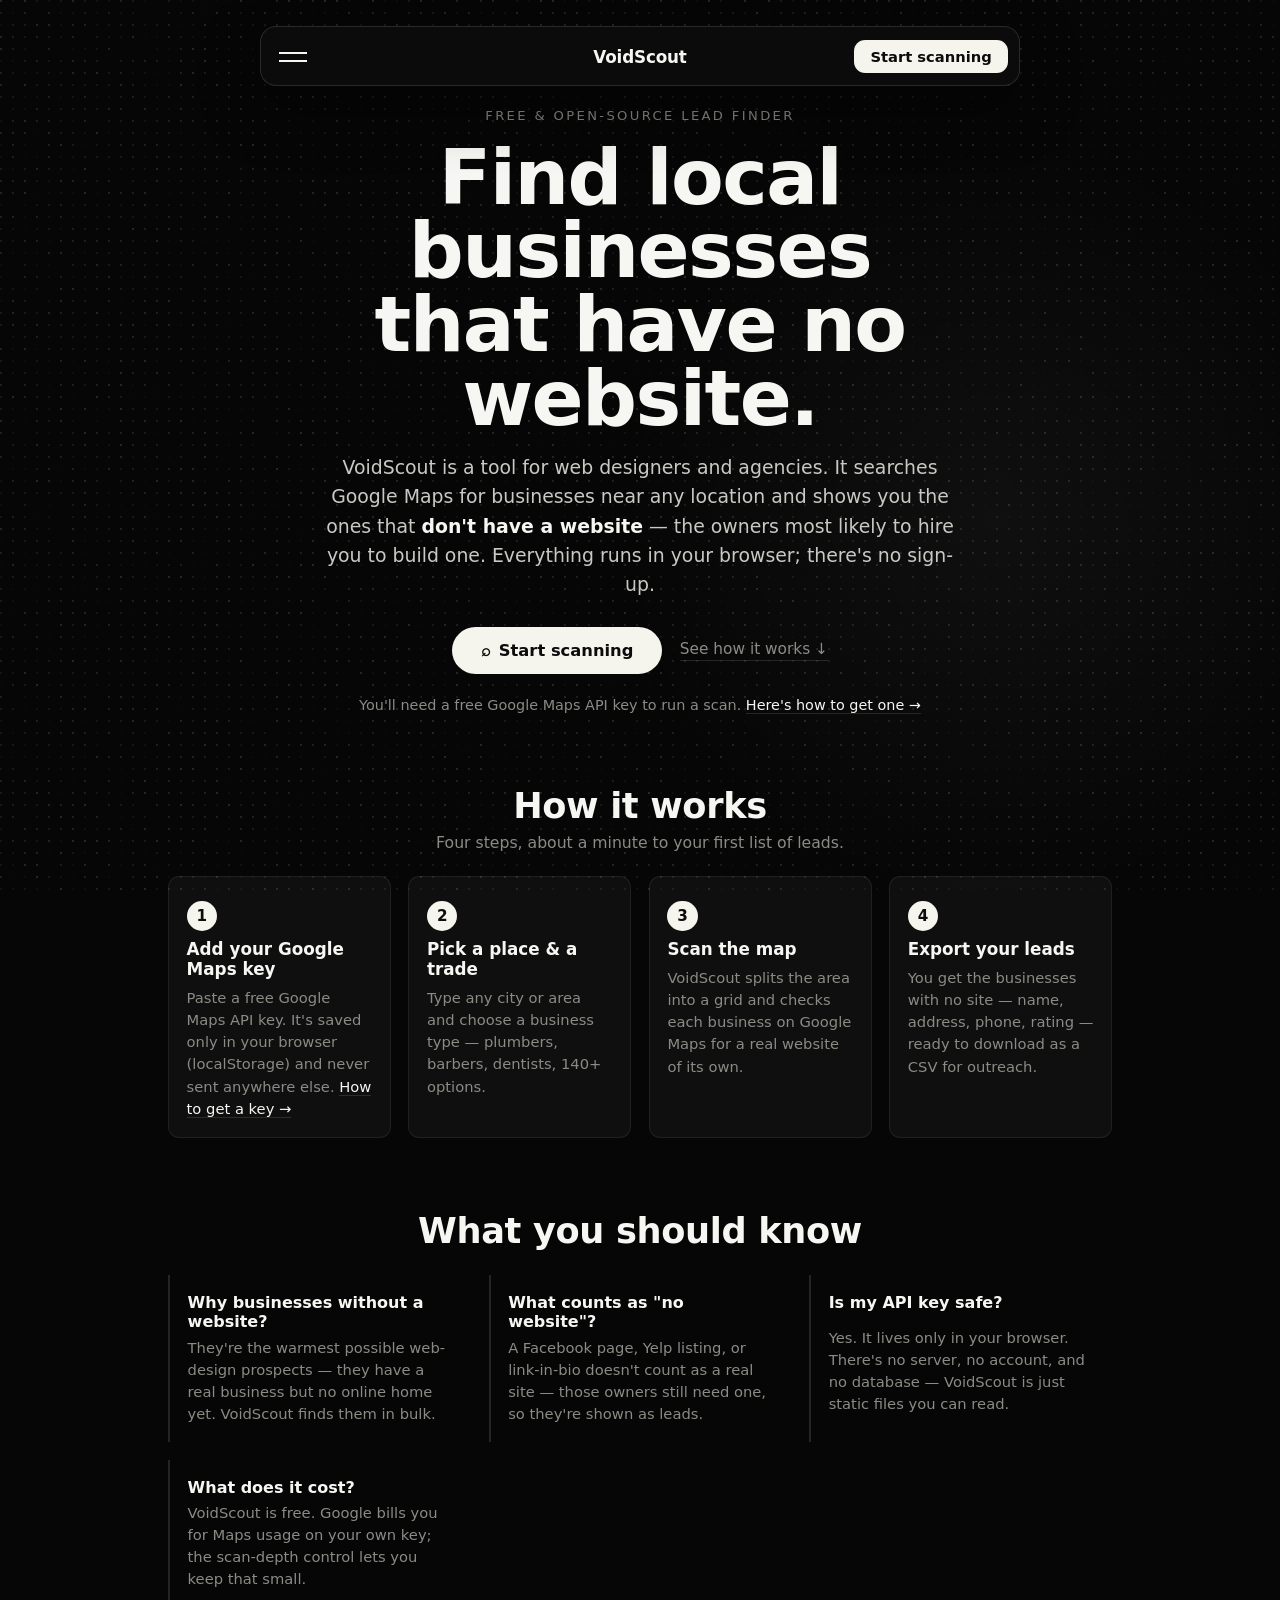
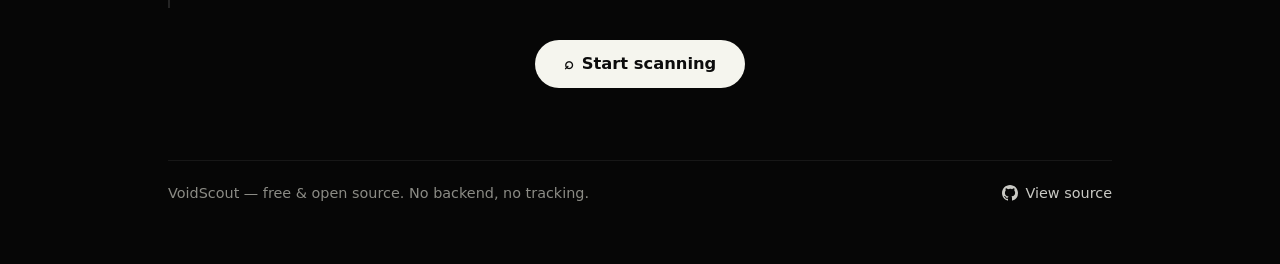
==== index.html @ b396e39e "Initial VoidScout static app" ====
<!DOCTYPE html>
<html lang="en">
  <head>
    <meta charset="UTF-8" />
    <meta name="viewport" content="width=device-width, initial-scale=1.0" />
    <title>VoidScout | Find local businesses that have no website</title>
    <link rel="stylesheet" href="styles.css" />
  </head>
  <body class="landing-page">
    <div class="flicker-layer" aria-hidden="true">
      <canvas data-flickering-grid></canvas>
    </div>

    <div data-card-nav></div>

    <main class="landing" id="top">
      <!-- HERO: say plainly what this is and who it's for -->
      <section class="landing-hero">
        <p class="landing-eyebrow">Free &amp; open-source lead finder</p>
        <h1>Find local businesses<br />that have no website.</h1>
        <p class="landing-sub">
          VoidScout is a tool for web designers and agencies. It searches Google
          Maps for businesses near any location and shows you the ones that
          <strong>don't have a website</strong> — the owners most likely to hire
          you to build one. Everything runs in your browser; there's no sign-up.
        </p>

        <div class="landing-cta">
          <a class="primary-cta" href="app.html">
            <span aria-hidden="true">⌕</span>
            Start scanning
          </a>
          <a class="ghost-cta" href="#how">See how it works ↓</a>
        </div>

        <p class="landing-note">
          You'll need a free Google Maps API key to run a scan.
          <a href="methods.html">Here's how to get one →</a>
        </p>
      </section>

      <!-- HOW IT WORKS: four concrete steps, no jargon -->
      <section class="landing-section" id="how">
        <header class="landing-section-head">
          <h2>How it works</h2>
          <p>Four steps, about a minute to your first list of leads.</p>
        </header>

        <ol class="landing-steps">
          <li>
            <span class="step-num">1</span>
            <strong>Add your Google Maps key</strong>
            <p>
              Paste a free Google Maps API key. It's saved only in your browser
              (localStorage) and never sent anywhere else.
              <a href="methods.html">How to get a key →</a>
            </p>
          </li>
          <li>
            <span class="step-num">2</span>
            <strong>Pick a place &amp; a trade</strong>
            <p>
              Type any city or area and choose a business type — plumbers,
              barbers, dentists, 140+ options.
            </p>
          </li>
          <li>
            <span class="step-num">3</span>
            <strong>Scan the map</strong>
            <p>
              VoidScout splits the area into a grid and checks each business on
              Google Maps for a real website of its own.
            </p>
          </li>
          <li>
            <span class="step-num">4</span>
            <strong>Export your leads</strong>
            <p>
              You get the businesses with no site — name, address, phone, rating
              — ready to download as a CSV for outreach.
            </p>
          </li>
        </ol>
      </section>

      <!-- WHY / WHAT COUNTS: address the obvious newcomer questions -->
      <section class="landing-section">
        <header class="landing-section-head">
          <h2>What you should know</h2>
        </header>

        <div class="landing-faq">
          <div class="faq-item">
            <strong>Why businesses without a website?</strong>
            <p>
              They're the warmest possible web-design prospects — they have a
              real business but no online home yet. VoidScout finds them in bulk.
            </p>
          </div>
          <div class="faq-item">
            <strong>What counts as "no website"?</strong>
            <p>
              A Facebook page, Yelp listing, or link-in-bio doesn't count as a
              real site — those owners still need one, so they're shown as leads.
            </p>
          </div>
          <div class="faq-item">
            <strong>Is my API key safe?</strong>
            <p>
              Yes. It lives only in your browser. There's no server, no account,
              and no database — VoidScout is just static files you can read.
            </p>
          </div>
          <div class="faq-item">
            <strong>What does it cost?</strong>
            <p>
              VoidScout is free. Google bills you for Maps usage on your own key;
              the scan-depth control lets you keep that small.
            </p>
          </div>
        </div>

        <div class="landing-final-cta">
          <a class="primary-cta" href="app.html">
            <span aria-hidden="true">⌕</span>
            Start scanning
          </a>
        </div>
      </section>

      <footer class="landing-footer">
        <span>VoidScout — free &amp; open source. No backend, no tracking.</span>
        <a class="footer-gh" href="#" aria-label="VoidScout source on GitHub (open source)">
          <svg viewBox="0 0 16 16" width="16" height="16" aria-hidden="true">
            <path
              fill="currentColor"
              d="M8 0C3.58 0 0 3.58 0 8c0 3.54 2.29 6.53 5.47 7.59.4.07.55-.17.55-.38 0-.19-.01-.82-.01-1.49-2.01.37-2.53-.49-2.69-.94-.09-.23-.48-.94-.82-1.13-.28-.15-.68-.52-.01-.53.63-.01 1.08.58 1.23.82.72 1.21 1.87.87 2.33.66.07-.52.28-.87.51-1.07-1.78-.2-3.64-.89-3.64-3.95 0-.87.31-1.59.82-2.15-.08-.2-.36-1.02.08-2.12 0 0 .67-.21 2.2.82a7.6 7.6 0 0 1 2-.27c.68 0 1.36.09 2 .27 1.53-1.04 2.2-.82 2.2-.82.44 1.1.16 1.92.08 2.12.51.56.82 1.27.82 2.15 0 3.07-1.87 3.75-3.65 3.95.29.25.54.73.54 1.48 0 1.07-.01 1.93-.01 2.2 0 .21.15.46.55.38A8.01 8.01 0 0 0 16 8c0-4.42-3.58-8-8-8z"
            />
          </svg>
          View source
        </a>
      </footer>
    </main>

    <script src="js/cardNav.js" defer></script>
    <script src="js/flickeringGrid.js" defer></script>
  </body>
</html>
---- styles.css ----
/* ===========================================================================
   VoidScout — client-side lead finder
   Single source of truth for layout, spacing and theme.
   =========================================================================== */

:root {
  /* Surfaces & ink */
  --bg: #060606;
  --panel: rgba(16, 16, 16, 0.66);
  --panel-strong: rgba(12, 12, 12, 0.96);
  --field: rgba(255, 255, 255, 0.04);
  --field-hover: rgba(255, 255, 255, 0.07);
  --line: rgba(255, 255, 255, 0.12);
  --line-soft: rgba(255, 255, 255, 0.07);

  --text: #f6f6f2;
  --soft: #c9c9c4;
  --muted: #8b8b85;
  --faint: #5f5f5a;

  --accent: #f5f5ee;
  --accent-ink: #0c0c0c;
  --gold: #ffd84a;
  --green: #3ff7a5;
  --amber: #ffb547;
  --danger: #ff6f61;

  /* Spacing scale */
  --s-1: 0.35rem;
  --s-2: 0.6rem;
  --s-3: 0.85rem;
  --s-4: 1.1rem;
  --s-5: 1.5rem;
  --s-6: 2rem;

  /* Radii */
  --r-sm: 0.5rem;
  --r-md: 0.7rem;
  --r-lg: 1rem;
  --r-pill: 999px;

  /* Controls */
  --field-h: 3.25rem;

  font-family: Inter, ui-sans-serif, system-ui, -apple-system, BlinkMacSystemFont, "Segoe UI", sans-serif;
  color-scheme: dark;
}

body.light-mode {
  --bg: #f4f2ec;
  --panel: rgba(255, 255, 255, 0.72);
  --panel-strong: rgba(255, 255, 255, 0.97);
  --field: rgba(0, 0, 0, 0.035);
  --field-hover: rgba(0, 0, 0, 0.06);
  --line: rgba(10, 10, 10, 0.14);
  --line-soft: rgba(10, 10, 10, 0.08);

  --text: #131311;
  --soft: #3c3a35;
  --muted: #67645d;
  --faint: #8d8a82;

  --accent: #111111;
  --accent-ink: #ffffff;
  color-scheme: light;
}

/* ---------------------------------------------------------------- Reset --- */

* {
  box-sizing: border-box;
}

html {
  scroll-behavior: smooth;
}

body {
  margin: 0;
  min-height: 100vh;
  overflow: hidden;
  color: var(--text);
  background:
    radial-gradient(circle at 78% 28%, rgba(255, 255, 255, 0.04), transparent 24rem),
    var(--bg);
}

body.light-mode {
  background:
    radial-gradient(circle at 78% 28%, rgba(0, 0, 0, 0.045), transparent 24rem),
    var(--bg);
}

button,
input,
select {
  font: inherit;
  color: inherit;
}

button {
  cursor: pointer;
}

a {
  color: inherit;
  text-decoration: none;
}

h1,
h2,
h3,
p {
  margin: 0;
}

input,
select {
  width: 100%;
  min-width: 0;
  border: 0;
  outline: none;
  background: transparent;
  color: var(--text);
}

input::placeholder {
  color: var(--faint);
}

/* -------------------------------------------------------- Background art --- */

.flicker-layer {
  position: fixed;
  inset: 0;
  z-index: 0;
  pointer-events: none;
  opacity: 0.4;
  mix-blend-mode: screen;
}

.flicker-layer canvas {
  display: block;
  width: 100%;
  height: 100%;
}

body.light-mode .flicker-layer {
  opacity: 0.4;
  filter: invert(1);
  mix-blend-mode: multiply;
}

.wave-field {
  display: none;
}

/* ------------------------------------------------------------- App shell --- */

.app-shell {
  position: relative;
  z-index: 1;
  display: grid;
  grid-template-columns: minmax(360px, 0.44fr) minmax(0, 0.56fr);
  gap: clamp(1.1rem, 2.6vw, 2.4rem);
  width: min(100%, 1280px);
  height: 100dvh;
  margin: 0 auto;
  padding: clamp(1.2rem, 2.6vw, 2.2rem);
  /* Reserve room for the fixed card nav so it never overlaps the panels. */
  padding-top: clamp(5.25rem, 7vw, 6rem);
}

.lead-panel,
.results-section {
  min-height: 0;
}

/* --------------------------------------------------------- Lead panel UI --- */

.lead-panel {
  display: grid;
  align-content: center;
  gap: var(--s-5);
}

.lead-panel h1 {
  max-width: 11ch;
  font-size: clamp(2.6rem, 5vw, 4.6rem);
  line-height: 0.92;
  letter-spacing: -0.01em;
}

.hero-copy {
  max-width: 42ch;
  margin-top: calc(var(--s-3) * -1 + var(--s-2));
  color: var(--muted);
  font-size: clamp(0.98rem, 1.4vw, 1.1rem);
  line-height: 1.5;
}

.lead-panel > .hero-copy {
  margin-top: calc(var(--s-4) * -1);
}

.search-panel {
  display: grid;
  gap: var(--s-4);
  width: 100%;
  padding: clamp(1rem, 2vw, 1.4rem);
  border: 1px solid var(--line);
  border-radius: var(--r-lg);
  background: var(--panel);
  backdrop-filter: blur(14px);
}

/* Labels shared by every field (first child only — the second child is the
   control itself, e.g. .location-control, which must keep its own display). */
.api-row > label,
.field > span:first-child,
.depth-label {
  display: block;
  margin-bottom: var(--s-2);
  color: var(--muted);
  font-size: 0.74rem;
  font-weight: 800;
  letter-spacing: 0.04em;
  text-transform: uppercase;
}

/* Scan depth segmented control */
.depth-options {
  display: grid;
  grid-template-columns: repeat(3, 1fr);
  gap: 0.25rem;
  padding: 0.25rem;
  border: 1px solid var(--line-soft);
  border-radius: var(--r-md);
  background: var(--field);
}

.depth-options label {
  display: flex;
  align-items: center;
  justify-content: center;
  height: 2.5rem;
  border-radius: calc(var(--r-md) - 0.25rem);
  color: var(--muted);
  font-size: 0.82rem;
  font-weight: 800;
  cursor: pointer;
  transition: background 140ms ease, color 140ms ease, box-shadow 140ms ease;
}

.depth-options input {
  position: absolute;
  width: 1px;
  height: 1px;
  opacity: 0;
  pointer-events: none;
}

.depth-options label:hover {
  color: var(--text);
}

.depth-options label:has(input:checked) {
  background: var(--field-hover);
  color: var(--text);
  box-shadow: inset 0 0 0 1px var(--line);
}

.depth-options label:has(input:focus-visible) {
  box-shadow: inset 0 0 0 2px var(--soft);
}

.microcopy {
  margin-top: var(--s-2);
  color: var(--faint);
  font-size: 0.76rem;
}

/* Shared control surface */
.api-input-wrap,
.location-control,
.field input,
.business-trigger {
  border: 1px solid var(--line-soft);
  border-radius: var(--r-md);
  background: var(--field);
  transition: border-color 160ms ease, background 160ms ease;
}

.api-input-wrap:focus-within,
.location-control:focus-within,
.field input:focus,
.business-trigger:focus-visible {
  border-color: var(--line);
  background: var(--field-hover);
}

/* API key row */
.api-input-wrap {
  display: flex;
  align-items: stretch;
  min-height: var(--field-h);
  overflow: hidden;
}

.api-input-wrap input,
.location-control input {
  padding: 0 var(--s-4);
}

/* Scan row: location + business type + button */
.scan-row {
  display: grid;
  grid-template-columns: 1fr;
  gap: var(--s-3);
}

.field {
  display: block;
  min-width: 0;
}

.field input,
.business-trigger {
  height: var(--field-h);
}

.field input {
  padding: 0 var(--s-4);
}

/* Location control */
.location-control {
  position: relative;
  display: flex;
  align-items: stretch;
  min-width: 0;
  height: var(--field-h);
  overflow: visible;
}

.location-control input {
  border: 0;
  border-radius: 0;
  background: transparent;
}

.mini-button {
  flex: 0 0 auto;
  min-width: 4.6rem;
  padding: 0 var(--s-3);
  border: 0;
  border-left: 1px solid var(--line-soft);
  background: var(--field-hover);
  color: var(--soft);
  font-size: 0.82rem;
  font-weight: 800;
}

.ghost-button {
  flex: 0 0 auto;
  padding: 0 var(--s-4);
  border: 0;
  border-left: 1px solid var(--line-soft);
  background: var(--field-hover);
  color: var(--soft);
  font-weight: 800;
}

.mini-button:hover,
.ghost-button:hover {
  background: var(--line);
  color: var(--text);
}

/* Location suggestions dropdown */
.location-suggestions {
  position: absolute;
  left: 0;
  right: 0;
  top: calc(100% + var(--s-2));
  z-index: 35;
  max-height: 17rem;
  border: 1px solid var(--line);
  border-radius: var(--r-md);
  background: var(--panel-strong);
  box-shadow: 0 22px 60px rgba(0, 0, 0, 0.55);
  overflow: auto;
}

.location-suggestion {
  display: grid;
  gap: 0.12rem;
  width: 100%;
  padding: var(--s-3);
  border: 0;
  border-bottom: 1px solid var(--line-soft);
  background: transparent;
  text-align: left;
}

.location-suggestion:last-child {
  border-bottom: 0;
}

.location-suggestion:hover,
.location-suggestion:focus-visible {
  background: var(--field-hover);
  outline: none;
}

.location-suggestion strong {
  font-size: 0.92rem;
  font-weight: 700;
}

.location-suggestion small {
  color: var(--muted);
  font-size: 0.76rem;
}

.location-suggestion-empty {
  padding: var(--s-3);
  color: var(--muted);
  font-size: 0.84rem;
}

/* Business type picker */
.business-picker {
  position: relative;
  min-width: 0;
}

.native-select {
  position: absolute;
  width: 1px;
  height: 1px;
  opacity: 0;
  pointer-events: none;
}

.business-trigger {
  display: flex;
  align-items: center;
  justify-content: space-between;
  gap: var(--s-3);
  width: 100%;
  padding: 0 var(--s-4);
  text-align: left;
}

.business-trigger > span:first-child {
  min-width: 0;
  overflow: hidden;
  text-overflow: ellipsis;
  white-space: nowrap;
}

.business-trigger[aria-expanded="true"] {
  border-color: var(--line);
  background: var(--field-hover);
}

/* Business type picker — full centered modal (avoids any panel clipping). */
.business-modal {
  position: fixed;
  inset: 0;
  z-index: 100;
  display: grid;
  place-items: center;
  padding: var(--s-4);
}

.business-modal[hidden] {
  display: none;
}

.business-modal-backdrop {
  position: absolute;
  inset: 0;
  background: rgba(0, 0, 0, 0.62);
  backdrop-filter: blur(4px);
  animation: fade-in 160ms ease;
}

body.light-mode .business-modal-backdrop {
  background: rgba(20, 18, 14, 0.34);
}

.business-modal-panel {
  position: relative;
  z-index: 1;
  display: grid;
  grid-template-rows: auto minmax(0, 1fr);
  width: min(640px, 100%);
  max-height: min(640px, 86vh);
  border: 1px solid var(--line);
  border-radius: var(--r-lg);
  background: var(--panel-strong);
  box-shadow: 0 40px 120px rgba(0, 0, 0, 0.6);
  overflow: hidden;
  animation: modal-in 200ms ease;
}

@keyframes fade-in {
  from { opacity: 0; }
  to { opacity: 1; }
}

@keyframes modal-in {
  from {
    opacity: 0;
    transform: translateY(10px) scale(0.985);
  }
  to {
    opacity: 1;
    transform: none;
  }
}

.business-modal-head {
  display: grid;
  gap: var(--s-3);
  padding: var(--s-4);
  border-bottom: 1px solid var(--line-soft);
}

.business-modal-title {
  display: flex;
  align-items: center;
  justify-content: space-between;
  gap: var(--s-3);
}

.business-modal-title strong {
  font-size: 1.05rem;
  font-weight: 800;
}

.modal-close {
  display: flex;
  align-items: center;
  justify-content: center;
  width: 2.2rem;
  height: 2.2rem;
  border: 1px solid var(--line-soft);
  border-radius: var(--r-sm);
  background: var(--field);
  color: var(--soft);
  font-size: 0.95rem;
  transition: background 140ms ease, color 140ms ease;
}

.modal-close:hover {
  background: var(--field-hover);
  color: var(--text);
}

.business-search-row {
  display: grid;
  grid-template-columns: minmax(0, 1fr) auto;
  gap: var(--s-2);
}

.business-search-row input {
  height: 2.9rem;
  padding: 0 var(--s-3);
  border: 1px solid var(--line-soft);
  border-radius: var(--r-sm);
  background: var(--field);
}

.business-search-row input:focus {
  border-color: var(--line);
}

.business-options {
  display: grid;
  grid-template-columns: repeat(2, minmax(0, 1fr));
  gap: var(--s-4);
  padding: var(--s-4);
  overflow: auto;
}

.business-group {
  min-width: 0;
}

.business-group-title {
  margin-bottom: var(--s-2);
  color: var(--muted);
  font-size: 0.7rem;
  font-weight: 900;
  letter-spacing: 0.05em;
  text-transform: uppercase;
}

.business-group-options {
  display: grid;
  gap: var(--s-1);
}

.business-option {
  min-height: 2.2rem;
  padding: 0.45rem 0.6rem;
  border: 1px solid transparent;
  border-radius: var(--r-sm);
  background: var(--field);
  color: var(--soft);
  text-align: left;
  line-height: 1.2;
  transition: background 140ms ease, border-color 140ms ease, color 140ms ease;
}

.business-option:hover,
.business-option:focus-visible {
  border-color: var(--line);
  background: var(--field-hover);
  color: var(--text);
  outline: none;
}

.business-option.is-selected {
  border-color: rgba(63, 247, 165, 0.45);
  background: rgba(63, 247, 165, 0.12);
  color: var(--text);
}

.business-empty {
  grid-column: 1 / -1;
  padding: 2.2rem 1rem;
  color: var(--muted);
  text-align: center;
}

/* Scan button */
.scan-button {
  display: inline-flex;
  align-items: center;
  justify-content: center;
  gap: var(--s-2);
  width: 100%;
  height: var(--field-h);
  margin-top: var(--s-1);
  border: 0;
  border-radius: var(--r-md);
  background: var(--accent);
  color: var(--accent-ink);
  font-weight: 850;
  letter-spacing: 0.01em;
  transition: transform 160ms ease, opacity 160ms ease;
}

.scan-button:hover:not(:disabled) {
  transform: translateY(-1px);
}

.scan-button:disabled,
.export-button:disabled {
  cursor: not-allowed;
  opacity: 0.45;
}

/* Panel footer / key status */
.panel-footer {
  display: flex;
  align-items: center;
  gap: var(--s-2);
  color: var(--muted);
  font-size: 0.78rem;
}

.status-dot {
  width: 0.5rem;
  height: 0.5rem;
  border-radius: 50%;
  background: var(--gold);
  box-shadow: 0 0 12px rgba(255, 216, 74, 0.65);
}

.status-dot.ready {
  background: var(--green);
  box-shadow: 0 0 12px rgba(63, 247, 165, 0.6);
}

/* --------------------------------------------------------- Results panel --- */

.results-section {
  position: relative;
  display: grid;
  grid-template-rows: auto auto minmax(0, 1fr) auto auto;
  gap: var(--s-3);
  padding: clamp(1rem, 2vw, 1.4rem);
  border: 1px solid var(--line);
  border-radius: var(--r-lg);
  background: var(--panel);
  backdrop-filter: blur(14px);
  overflow: hidden;
}

/* Staged scan loader — full-panel overlay shown while a scan runs. */
.scan-loader {
  position: absolute;
  inset: 0;
  z-index: 5;
  display: grid;
  align-content: center;
  justify-items: center;
  gap: var(--s-5);
  padding: clamp(1.4rem, 4vw, 2.6rem);
  border-radius: inherit;
  background: rgba(8, 8, 8, 0.84);
  backdrop-filter: blur(10px);
  text-align: center;
}

body.light-mode .scan-loader {
  background: rgba(244, 242, 236, 0.9);
}

.scan-loader[hidden] {
  display: none;
}

.loader-spinner {
  width: 3rem;
  height: 3rem;
  border: 3px solid var(--line);
  border-top-color: var(--green);
  border-radius: 50%;
  animation: spin 0.9s linear infinite;
}

@keyframes spin {
  to {
    transform: rotate(360deg);
  }
}

.loader-stage {
  min-height: 1.4em;
  color: var(--text);
  font-size: clamp(1rem, 2.4vw, 1.15rem);
  font-weight: 750;
}

.loader-steps {
  display: grid;
  gap: var(--s-2);
  margin: 0;
  padding: 0;
  list-style: none;
  text-align: left;
}

.loader-steps li {
  display: grid;
  grid-template-columns: 1.1rem 1fr;
  gap: var(--s-2);
  align-items: center;
  color: var(--faint);
  font-size: 0.86rem;
  transition: color 240ms ease;
}

.loader-steps li::before {
  content: "○";
  line-height: 1;
}

.loader-steps li.is-active {
  color: var(--text);
}

.loader-steps li.is-active::before {
  content: "◐";
  color: var(--green);
}

.loader-steps li.is-done {
  color: var(--soft);
}

.loader-steps li.is-done::before {
  content: "●";
  color: var(--green);
}

.loader-track {
  width: min(280px, 78%);
  height: 4px;
  border-radius: var(--r-pill);
  background: var(--line-soft);
  overflow: hidden;
}

.loader-bar {
  width: 0;
  height: 100%;
  border-radius: inherit;
  background: var(--green);
}

.section-heading {
  display: flex;
  align-items: baseline;
  justify-content: space-between;
  gap: var(--s-4);
}

.section-heading h2 {
  font-size: clamp(1.6rem, 2.6vw, 2.4rem);
  line-height: 1;
  letter-spacing: -0.01em;
}

.lead-tally {
  display: block;
  margin-top: 0.3rem;
  color: var(--muted);
  font-size: 0.78rem;
  font-weight: 600;
}

.export-button {
  flex: 0 0 auto;
  min-height: 2.8rem;
  padding: 0 var(--s-4);
  border: 1px solid var(--line);
  border-radius: var(--r-sm);
  background: var(--field);
  color: var(--text);
  font-weight: 800;
  transition: background 160ms ease, border-color 160ms ease;
}

.export-button:hover:not(:disabled) {
  background: var(--field-hover);
  border-color: var(--soft);
}

.notice {
  padding: var(--s-3) var(--s-4);
  border: 1px solid rgba(255, 216, 74, 0.25);
  border-radius: var(--r-sm);
  background: rgba(255, 216, 74, 0.08);
  color: #f2dd83;
  font-size: 0.88rem;
  line-height: 1.4;
}

.notice.error {
  border-color: rgba(255, 111, 97, 0.35);
  background: rgba(255, 111, 97, 0.08);
  color: #ffb1a9;
}

/* Results grid + cards */
.results-grid {
  display: grid;
  grid-template-columns: repeat(2, minmax(0, 1fr));
  align-content: start;
  gap: var(--s-3);
  overflow: auto;
}

.result-card {
  display: grid;
  grid-template-rows: auto auto 1fr auto;
  gap: var(--s-2);
  padding: var(--s-4);
  border: 1px solid var(--line);
  border-radius: var(--r-md);
  background: rgba(255, 255, 255, 0.025);
  animation: card-in 360ms ease both;
}

body.light-mode .result-card {
  background: rgba(255, 255, 255, 0.55);
}

@keyframes card-in {
  from {
    opacity: 0;
    transform: translateY(10px);
  }
  to {
    opacity: 1;
    transform: translateY(0);
  }
}

.result-head {
  display: flex;
  align-items: flex-start;
  justify-content: space-between;
  gap: var(--s-2);
}

.result-name {
  font-size: 1.05rem;
  line-height: 1.2;
  font-weight: 700;
}

.badge {
  flex: 0 0 auto;
  padding: 0.26rem 0.5rem;
  border: 1px solid rgba(63, 247, 165, 0.4);
  border-radius: var(--r-pill);
  background: rgba(63, 247, 165, 0.1);
  color: #aafbd3;
  font-size: 0.64rem;
  font-weight: 900;
  letter-spacing: 0.03em;
  text-transform: uppercase;
  white-space: nowrap;
}

.badge.is-weak {
  border-color: rgba(255, 181, 71, 0.4);
  background: rgba(255, 181, 71, 0.1);
  color: #ffd49a;
}

.result-rating {
  color: var(--soft);
  font-size: 0.82rem;
  font-weight: 600;
}

.result-rating .stars {
  color: var(--gold);
}

.result-meta {
  display: grid;
  gap: 0.4rem;
  align-content: start;
  margin: 0;
  color: var(--soft);
  font-size: 0.86rem;
  line-height: 1.35;
}

.meta-row {
  display: grid;
  grid-template-columns: 3.6rem minmax(0, 1fr);
  gap: var(--s-2);
}

.meta-row dt {
  color: var(--muted);
  font-size: 0.74rem;
  font-weight: 800;
  letter-spacing: 0.02em;
  text-transform: uppercase;
}

.meta-row dd {
  margin: 0;
  word-break: break-word;
}

.meta-row a {
  color: var(--soft);
  text-decoration: underline;
  text-underline-offset: 0.18rem;
}

.result-foot {
  display: flex;
  align-items: center;
  justify-content: space-between;
  gap: var(--s-2);
  margin-top: var(--s-1);
}

.maps-link {
  color: var(--text);
  font-size: 0.8rem;
  font-weight: 800;
  text-decoration: underline;
  text-underline-offset: 0.18rem;
}

.status-flag {
  color: var(--amber);
  font-size: 0.72rem;
  font-weight: 800;
  text-transform: uppercase;
}

/* Empty state */
.empty-state {
  grid-column: 1 / -1;
  align-self: stretch;
  display: grid;
  align-content: center;
  justify-items: center;
  min-height: 100%;
  padding: 2.4rem 1.2rem;
  border: 1px dashed var(--line);
  border-radius: var(--r-md);
  text-align: center;
}

.empty-state span {
  margin-bottom: var(--s-3);
  color: var(--muted);
  font-size: 2.4rem;
}

.empty-state h3 {
  margin-bottom: var(--s-1);
  font-size: 1.2rem;
}

.empty-state p {
  max-width: 34ch;
  color: var(--muted);
}

/* Pager */
.results-pager {
  display: flex;
  align-items: center;
  justify-content: space-between;
  gap: var(--s-3);
  color: var(--muted);
  font-size: 0.82rem;
}

.results-pager > div {
  display: flex;
  gap: var(--s-2);
}

.results-pager .export-button {
  min-height: 2.3rem;
  padding: 0 var(--s-3);
}

/* Attributions */
.attribution-list {
  color: var(--faint);
  font-size: 0.72rem;
  line-height: 1.5;
}

.attribution-list a {
  color: var(--muted);
  text-decoration: underline;
  text-underline-offset: 0.18rem;
}

/* Reveal animation */
.reveal {
  opacity: 0;
  transform: translateY(18px);
  transition: opacity 600ms ease, transform 600ms ease;
}

/* Settles to `none` (not translateY(0)) so it stops being a containing block
   for descendant position:fixed elements like the business-type modal. */
.reveal.is-visible {
  opacity: 1;
  transform: none;
}

/* --------------------------------------------------------- Responsive ----- */

@media (max-width: 900px) {
  body {
    overflow: auto;
  }

  .app-shell {
    grid-template-columns: 1fr;
    grid-template-rows: auto minmax(0, 1fr);
    height: auto;
    min-height: 100dvh;
    gap: var(--s-4);
  }

  .lead-panel {
    align-content: start;
  }

  .lead-panel h1 {
    max-width: none;
    font-size: clamp(2.2rem, 9vw, 3.6rem);
  }

  .results-section {
    min-height: 70vh;
  }
}

@media (max-width: 560px) {
  .results-grid,
  .business-options,
  .business-group-options {
    grid-template-columns: 1fr;
  }

  .api-input-wrap {
    flex-direction: column;
  }

  .api-input-wrap input {
    min-height: 3rem;
  }

  .ghost-button {
    min-height: 2.7rem;
    border-left: 0;
    border-top: 1px solid var(--line-soft);
  }

  .section-heading {
    flex-direction: column;
    align-items: stretch;
  }
}

/* --------------------------------------------------------------- Landing ---
   Onboarding page in front of the tool (app.html). Assumes the visitor has
   never seen VoidScout: hero → how it works → FAQ → footer. Theme tokens only,
   so light-mode adapts automatically. */

.landing-page {
  overflow: auto;
}

.landing {
  position: relative;
  z-index: 1;
  display: grid;
  gap: clamp(3rem, 8vh, 5.5rem);
  width: min(100%, 1040px);
  margin: 0 auto;
  padding: clamp(6rem, 12vh, 8rem) clamp(1.4rem, 5vw, 3rem) clamp(3rem, 7vh, 4.5rem);
}

/* Hero */

.landing-hero {
  display: grid;
  justify-items: center;
  gap: var(--s-4);
  justify-self: center;
  max-width: 760px;
  text-align: center;
}

.landing-eyebrow {
  font-size: 0.82rem;
  letter-spacing: 0.18em;
  text-transform: uppercase;
  color: var(--muted);
}

.landing-hero h1 {
  font-size: clamp(2.6rem, 6.4vw, 4.8rem);
  line-height: 0.96;
  letter-spacing: -0.02em;
}

.landing-sub {
  max-width: 54ch;
  color: var(--soft);
  font-size: clamp(1rem, 1.5vw, 1.18rem);
  line-height: 1.55;
}

.landing-sub strong {
  color: var(--text);
  font-weight: 600;
}

.landing-cta {
  display: flex;
  flex-wrap: wrap;
  align-items: center;
  justify-content: center;
  gap: var(--s-4);
  margin-top: var(--s-2);
}

.primary-cta {
  display: inline-flex;
  align-items: center;
  gap: 0.5rem;
  padding: 0.9rem 1.8rem;
  border-radius: var(--r-pill);
  background: var(--accent);
  color: var(--accent-ink);
  font-weight: 600;
  font-size: 1.02rem;
  transition: transform 0.2s ease, opacity 0.2s ease;
}

.primary-cta:hover {
  transform: translateY(-1px);
  opacity: 0.92;
}

.ghost-cta {
  color: var(--muted);
  font-size: 0.96rem;
  border-bottom: 1px solid var(--line);
  padding-bottom: 2px;
  transition: color 0.2s ease, border-color 0.2s ease;
}

.ghost-cta:hover {
  color: var(--text);
  border-color: var(--soft);
}

.landing-note {
  margin-top: var(--s-1);
  color: var(--muted);
  font-size: 0.9rem;
}

.landing-note a,
.landing-steps a,
.landing-faq a {
  color: var(--text);
  border-bottom: 1px solid var(--line);
  transition: border-color 0.2s ease;
}

.landing-note a:hover,
.landing-steps a:hover,
.landing-faq a:hover {
  border-color: var(--soft);
}

/* Section scaffolding */

.landing-section-head {
  display: grid;
  gap: 0.4rem;
  margin-bottom: var(--s-5);
  text-align: center;
}

.landing-section-head h2 {
  font-size: clamp(1.6rem, 3vw, 2.2rem);
  letter-spacing: -0.01em;
}

.landing-section-head p {
  color: var(--muted);
  font-size: 0.98rem;
}

/* How it works */

.landing-steps {
  list-style: none;
  margin: 0;
  padding: 0;
  display: grid;
  grid-template-columns: repeat(auto-fit, minmax(210px, 1fr));
  gap: var(--s-4);
}

.landing-steps li {
  position: relative;
  display: grid;
  gap: 0.5rem;
  align-content: start;
  padding: var(--s-5) var(--s-4) var(--s-4);
  border: 1px solid var(--line-soft);
  border-radius: var(--r-md);
  background: var(--field);
}

.landing-steps strong {
  color: var(--text);
  font-weight: 600;
  font-size: 1.05rem;
}

.landing-steps p {
  color: var(--muted);
  font-size: 0.92rem;
  line-height: 1.5;
}

.step-num {
  display: inline-grid;
  place-items: center;
  width: 1.9rem;
  height: 1.9rem;
  border-radius: var(--r-pill);
  background: var(--accent);
  color: var(--accent-ink);
  font-weight: 700;
  font-size: 0.95rem;
}

/* FAQ */

.landing-faq {
  display: grid;
  grid-template-columns: repeat(auto-fit, minmax(260px, 1fr));
  gap: var(--s-4);
}

.faq-item {
  display: grid;
  gap: 0.35rem;
  padding: var(--s-4);
  border-left: 2px solid var(--line);
}

.faq-item strong {
  color: var(--text);
  font-weight: 600;
  font-size: 1rem;
}

.faq-item p {
  color: var(--muted);
  font-size: 0.92rem;
  line-height: 1.5;
}

.landing-final-cta {
  display: flex;
  justify-content: center;
  margin-top: var(--s-6);
}

/* Footer */

.landing-footer {
  display: flex;
  flex-wrap: wrap;
  align-items: center;
  justify-content: space-between;
  gap: var(--s-3);
  padding-top: var(--s-5);
  border-top: 1px solid var(--line-soft);
  color: var(--muted);
  font-size: 0.9rem;
}

.footer-gh {
  display: inline-flex;
  align-items: center;
  gap: 0.45rem;
  color: var(--soft);
  transition: color 0.2s ease;
}

.footer-gh:hover {
  color: var(--text);
}

/* --------------------------------------------------------------- Methods --- */

.methods-page {
  width: min(100%, 1080px);
}

.methods-hero {
  display: grid;
  justify-items: center;
  gap: var(--s-4);
  justify-self: center;
  max-width: 780px;
  text-align: center;
}

.methods-hero h1 {
  max-width: 13ch;
  font-size: clamp(2.45rem, 5.8vw, 4.5rem);
  line-height: 0.98;
  letter-spacing: -0.02em;
}

.methods-section {
  scroll-margin-top: 7rem;
}

.methods-list {
  list-style: none;
  display: grid;
  gap: var(--s-3);
  margin: 0;
  padding: 0;
}

.methods-list li {
  display: grid;
  grid-template-columns: auto minmax(0, 1fr);
  gap: var(--s-4);
  align-items: start;
  padding: var(--s-4);
  border: 1px solid var(--line-soft);
  border-radius: var(--r-md);
  background: var(--field);
}

.methods-list strong,
.method-note strong,
.methods-callout strong {
  display: block;
  margin-bottom: 0.35rem;
  color: var(--text);
  font-weight: 600;
}

.methods-list p,
.method-note p,
.methods-callout p {
  color: var(--muted);
  font-size: 0.94rem;
  line-height: 1.55;
}

.method-substeps {
  display: flex;
  flex-wrap: wrap;
  align-items: center;
  gap: 0.45rem;
  margin-top: var(--s-3);
}

.method-substeps span {
  color: var(--faint);
  font-size: 0.82rem;
  font-weight: 600;
  text-transform: uppercase;
}

.method-substeps a {
  display: inline-flex;
  align-items: center;
  min-height: 2rem;
  padding: 0.35rem 0.65rem;
  border: 1px solid var(--line-soft);
  border-radius: var(--r-pill);
  color: var(--soft);
  font-size: 0.86rem;
  line-height: 1.2;
  transition: border-color 0.2s ease, color 0.2s ease, background 0.2s ease;
}

.method-substeps a:hover {
  border-color: var(--line);
  color: var(--text);
  background: var(--field-hover);
}

.methods-callout {
  display: grid;
  gap: var(--s-3);
  margin-top: var(--s-4);
  padding: var(--s-5);
  border: 1px solid var(--line);
  border-radius: var(--r-md);
  background: var(--panel);
  backdrop-filter: blur(14px);
}

.methods-links {
  display: flex;
  flex-wrap: wrap;
  gap: 0.55rem;
}

.methods-links a {
  display: inline-flex;
  align-items: center;
  min-height: 2.35rem;
  padding: 0.45rem 0.8rem;
  border: 1px solid var(--line);
  border-radius: var(--r-pill);
  color: var(--soft);
  font-size: 0.9rem;
  transition: border-color 0.2s ease, color 0.2s ease, background 0.2s ease;
}

.methods-links a:hover {
  border-color: var(--soft);
  color: var(--text);
  background: var(--field-hover);
}

.depth-table {
  display: grid;
  overflow: hidden;
  border: 1px solid var(--line-soft);
  border-radius: var(--r-md);
  background: var(--field);
}

.depth-table > div {
  display: grid;
  grid-template-columns: 1fr 0.85fr 1fr 1.7fr;
  gap: var(--s-3);
  align-items: center;
  padding: var(--s-3) var(--s-4);
  border-top: 1px solid var(--line-soft);
  color: var(--muted);
  font-size: 0.92rem;
  line-height: 1.45;
}

.depth-table > div:first-child {
  border-top: 0;
}

.depth-table strong {
  color: var(--text);
  font-weight: 600;
}

.depth-row-head {
  background: rgba(255, 255, 255, 0.04);
  color: var(--soft);
  font-size: 0.78rem;
  font-weight: 600;
  letter-spacing: 0.12em;
  text-transform: uppercase;
}

body.light-mode .depth-row-head {
  background: rgba(0, 0, 0, 0.035);
}

.methods-grid {
  display: grid;
  grid-template-columns: repeat(auto-fit, minmax(230px, 1fr));
  gap: var(--s-4);
  margin-top: var(--s-4);
}

.method-note {
  padding: var(--s-4);
  border-left: 2px solid var(--line);
}

@media (max-width: 720px) {
  .methods-list li {
    grid-template-columns: 1fr;
  }

  .method-substeps {
    align-items: stretch;
  }

  .method-substeps span {
    flex-basis: 100%;
  }

  .depth-table {
    gap: 0;
    border: 0;
    background: transparent;
  }

  .depth-table > div,
  .depth-table > div:first-child {
    grid-template-columns: 1fr;
    gap: 0.25rem;
    margin-bottom: var(--s-3);
    padding: var(--s-4);
    border: 1px solid var(--line-soft);
    border-radius: var(--r-md);
    background: var(--field);
  }

  .depth-row-head {
    display: none !important;
  }
}

/* --------------------------------------------------------------- Card nav ---
   Vanilla port of React Bits' CardNav. GSAP is replaced by CSS height +
   staggered card transitions (driven by the .open class from js/cardNav.js).
   Colors use the theme tokens so light-mode is handled automatically. */

.card-nav-container {
  position: fixed;
  top: clamp(0.8rem, 2vw, 1.6rem);
  left: 50%;
  transform: translateX(-50%);
  width: min(90%, 760px);
  z-index: 90;
}

.card-nav {
  display: block;
  height: 60px;
  border: 1px solid var(--line);
  border-radius: var(--r-lg);
  background: var(--panel-strong);
  backdrop-filter: blur(14px);
  box-shadow: 0 22px 60px rgba(0, 0, 0, 0.45);
  position: relative;
  overflow: hidden;
  will-change: height;
  transition: height 0.4s cubic-bezier(0.16, 1, 0.3, 1);
}

.card-nav-top {
  position: absolute;
  inset: 0 0 auto 0;
  height: 60px;
  display: flex;
  align-items: center;
  justify-content: space-between;
  padding: 0.5rem 0.5rem 0.5rem 1.1rem;
  z-index: 2;
}

.hamburger-menu {
  height: 100%;
  display: flex;
  flex-direction: column;
  align-items: center;
  justify-content: center;
  gap: 6px;
  cursor: pointer;
  color: var(--text);
  background: none;
  border: none;
  border-radius: var(--r-sm);
}

.hamburger-menu:focus-visible {
  outline: 2px solid var(--accent);
  outline-offset: 2px;
}

.hamburger-menu:hover .hamburger-line {
  opacity: 0.7;
}

.hamburger-line {
  width: 28px;
  height: 2px;
  background-color: currentColor;
  transform-origin: 50% 50%;
  transition: transform 0.25s ease, opacity 0.2s ease;
}

.hamburger-menu.open .hamburger-line:first-child {
  transform: translateY(4px) rotate(45deg);
}

.hamburger-menu.open .hamburger-line:last-child {
  transform: translateY(-4px) rotate(-45deg);
}

.logo-container {
  position: absolute;
  left: 50%;
  top: 50%;
  transform: translate(-50%, -50%);
  display: flex;
  align-items: center;
}

.card-nav-logo {
  font-weight: 600;
  letter-spacing: -0.01em;
  font-size: 1.05rem;
  color: var(--text);
}

.card-nav-cta-button {
  display: inline-flex;
  align-items: center;
  height: calc(100% - 0.7rem);
  margin-right: 0.2rem;
  padding: 0 1rem;
  border-radius: var(--r-md);
  background: var(--accent);
  color: var(--accent-ink);
  font-weight: 600;
  font-size: 0.92rem;
  text-decoration: none;
  transition: opacity 0.25s ease;
}

.card-nav-cta-button:hover {
  opacity: 0.88;
}

.card-nav-content {
  position: absolute;
  inset: 60px 0 0 0;
  display: flex;
  align-items: stretch;
  gap: 12px;
  padding: 0.55rem;
  visibility: hidden;
  pointer-events: none;
  z-index: 1;
}

.card-nav.open .card-nav-content {
  visibility: visible;
  pointer-events: auto;
}

.nav-card {
  flex: 1 1 0;
  min-width: 0;
  display: flex;
  flex-direction: column;
  gap: 8px;
  padding: 12px 16px;
  border: 1px solid var(--line-soft);
  border-radius: var(--r-md);
  background: var(--field);
  color: var(--text);
  user-select: none;
  opacity: 0;
  transform: translateY(50px);
  transition: opacity 0.4s ease, transform 0.4s cubic-bezier(0.16, 1, 0.3, 1);
}

.card-nav.open .nav-card {
  opacity: 1;
  transform: none;
}

.card-nav.open .nav-card:nth-child(1) {
  transition-delay: 0.06s;
}

.card-nav.open .nav-card:nth-child(2) {
  transition-delay: 0.14s;
}

.card-nav.open .nav-card:nth-child(3) {
  transition-delay: 0.22s;
}

.nav-card-label {
  font-weight: 500;
  font-size: 1.25rem;
  letter-spacing: -0.01em;
}

.nav-card-links {
  margin-top: auto;
  display: flex;
  flex-direction: column;
  gap: 4px;
}

.nav-card-link {
  display: inline-flex;
  align-items: center;
  gap: 6px;
  font-size: 0.92rem;
  color: var(--soft);
  text-decoration: none;
  transition: color 0.2s ease, opacity 0.2s ease;
}

.nav-card-link:hover {
  color: var(--text);
}

.nav-card-link-icon {
  flex: none;
}

@media (max-width: 768px) {
  .card-nav-cta-button {
    display: none;
  }

  .card-nav-content {
    flex-direction: column;
    align-items: stretch;
    justify-content: flex-start;
  }

  .nav-card {
    flex: 0 0 auto;
  }
}

@media (prefers-reduced-motion: reduce) {
  *,
  *::before,
  *::after {
    scroll-behavior: auto !important;
    animation-duration: 0.01ms !important;
    animation-iteration-count: 1 !important;
    transition-duration: 0.01ms !important;
  }
}
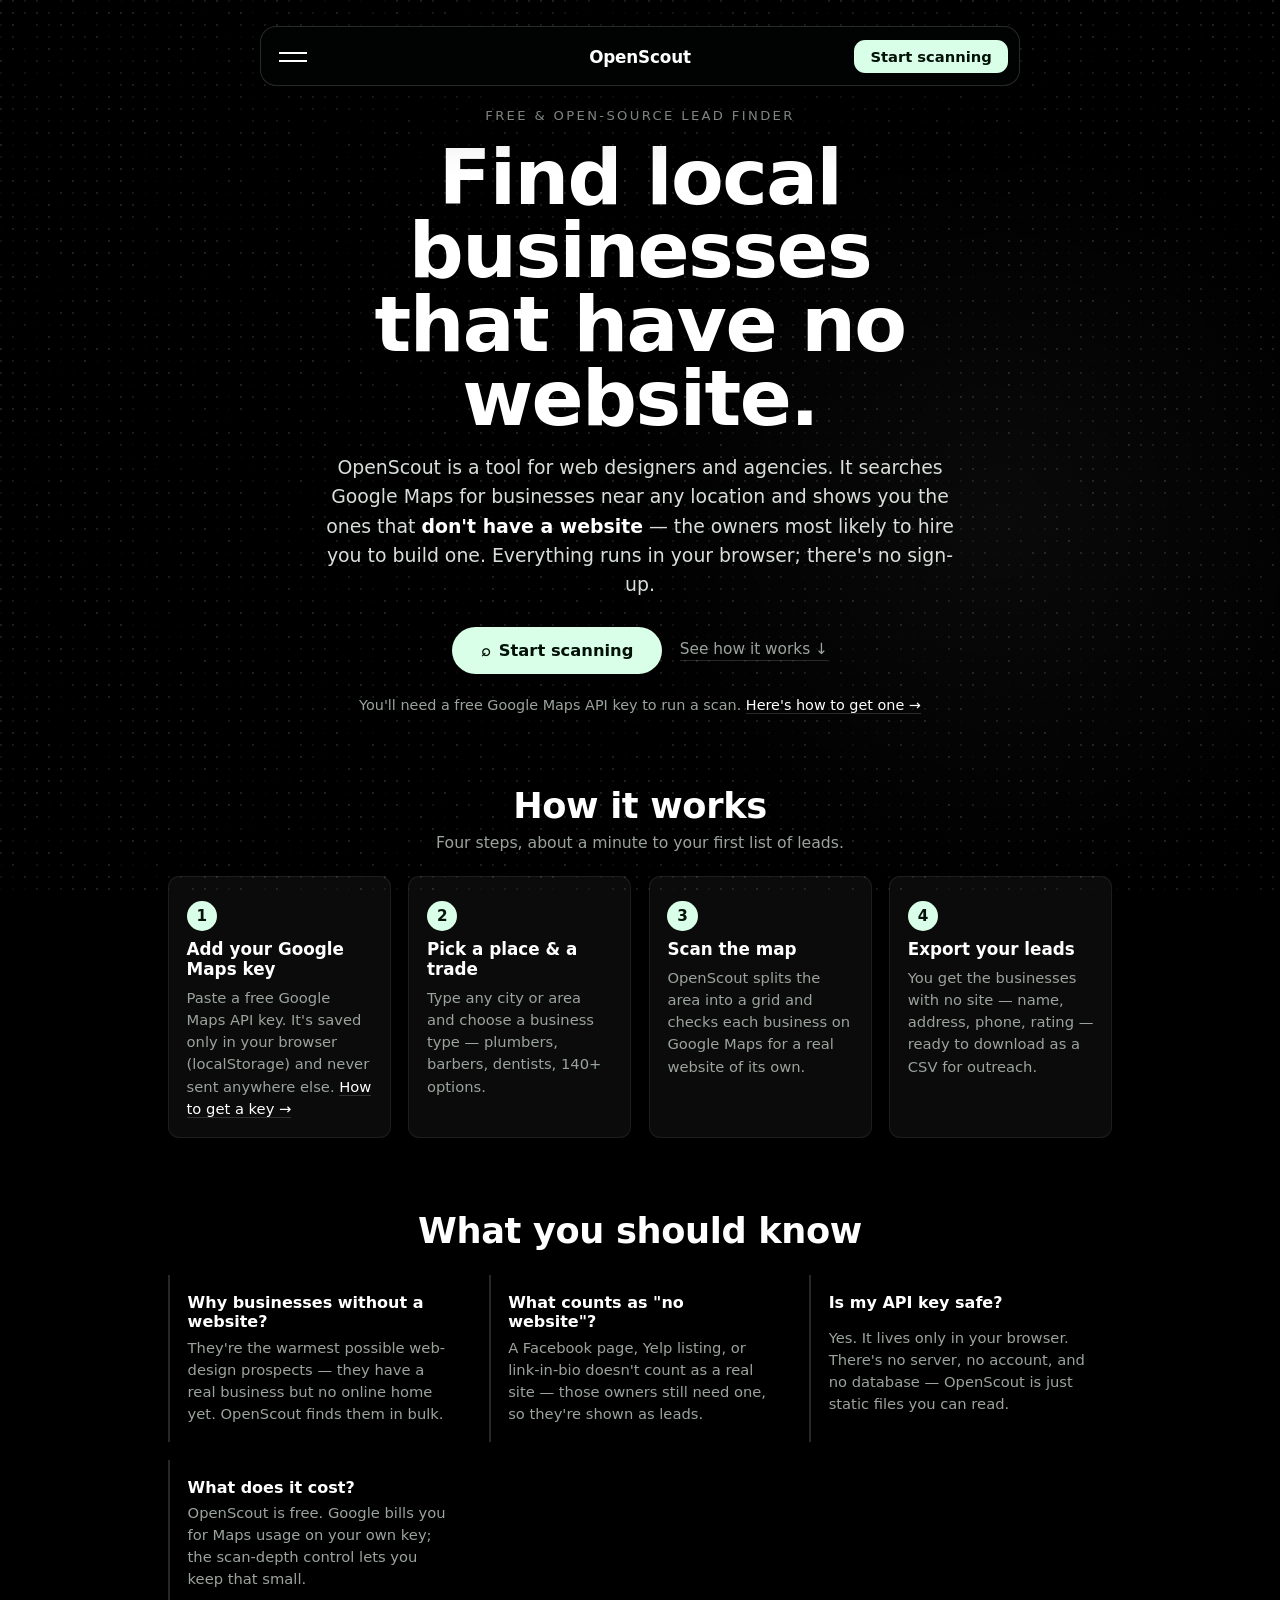
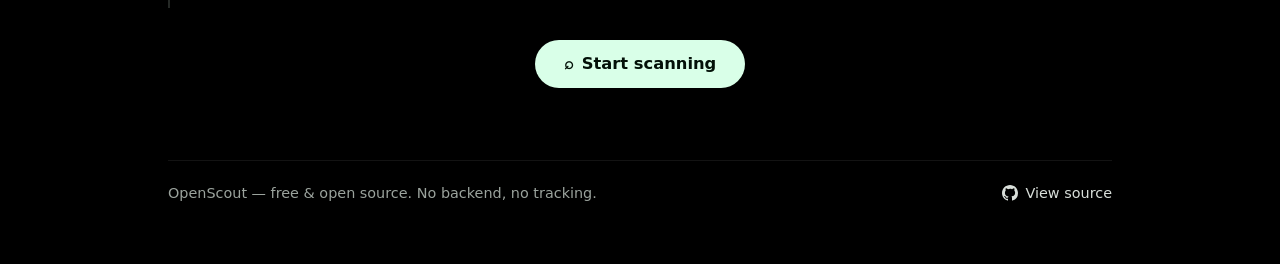
==== commit ab28b458: "Rename app to OpenScout" ====
--- a/index.html
+++ b/index.html
@@ -3,7 +3,7 @@
   <head>
     <meta charset="UTF-8" />
     <meta name="viewport" content="width=device-width, initial-scale=1.0" />
-    <title>VoidScout | Find local businesses that have no website</title>
+    <title>OpenScout | Find local businesses that have no website</title>
     <link rel="stylesheet" href="styles.css" />
   </head>
   <body class="landing-page">
@@ -19,7 +19,7 @@
         <p class="landing-eyebrow">Free &amp; open-source lead finder</p>
         <h1>Find local businesses<br />that have no website.</h1>
         <p class="landing-sub">
-          VoidScout is a tool for web designers and agencies. It searches Google
+          OpenScout is a tool for web designers and agencies. It searches Google
           Maps for businesses near any location and shows you the ones that
           <strong>don't have a website</strong> — the owners most likely to hire
           you to build one. Everything runs in your browser; there's no sign-up.
@@ -68,7 +68,7 @@
             <span class="step-num">3</span>
             <strong>Scan the map</strong>
             <p>
-              VoidScout splits the area into a grid and checks each business on
+              OpenScout splits the area into a grid and checks each business on
               Google Maps for a real website of its own.
             </p>
           </li>
@@ -94,7 +94,7 @@
             <strong>Why businesses without a website?</strong>
             <p>
               They're the warmest possible web-design prospects — they have a
-              real business but no online home yet. VoidScout finds them in bulk.
+              real business but no online home yet. OpenScout finds them in bulk.
             </p>
           </div>
           <div class="faq-item">
@@ -108,13 +108,13 @@
             <strong>Is my API key safe?</strong>
             <p>
               Yes. It lives only in your browser. There's no server, no account,
-              and no database — VoidScout is just static files you can read.
+              and no database — OpenScout is just static files you can read.
             </p>
           </div>
           <div class="faq-item">
             <strong>What does it cost?</strong>
             <p>
-              VoidScout is free. Google bills you for Maps usage on your own key;
+              OpenScout is free. Google bills you for Maps usage on your own key;
               the scan-depth control lets you keep that small.
             </p>
           </div>
@@ -129,8 +129,8 @@
       </section>
 
       <footer class="landing-footer">
-        <span>VoidScout — free &amp; open source. No backend, no tracking.</span>
-        <a class="footer-gh" href="#" aria-label="VoidScout source on GitHub (open source)">
+        <span>OpenScout — free &amp; open source. No backend, no tracking.</span>
+        <a class="footer-gh" href="https://github.com/bitball41/openscout" aria-label="OpenScout source on GitHub (open source)">
           <svg viewBox="0 0 16 16" width="16" height="16" aria-hidden="true">
             <path
               fill="currentColor"
--- a/styles.css
+++ b/styles.css
@@ -1,28 +1,28 @@
 /* ===========================================================================
-   VoidScout — client-side lead finder
+   OpenScout — client-side lead finder
    Single source of truth for layout, spacing and theme.
    =========================================================================== */
 
 :root {
   /* Surfaces & ink */
-  --bg: #060606;
-  --panel: rgba(16, 16, 16, 0.66);
-  --panel-strong: rgba(12, 12, 12, 0.96);
-  --field: rgba(255, 255, 255, 0.04);
-  --field-hover: rgba(255, 255, 255, 0.07);
-  --line: rgba(255, 255, 255, 0.12);
-  --line-soft: rgba(255, 255, 255, 0.07);
-
-  --text: #f6f6f2;
-  --soft: #c9c9c4;
-  --muted: #8b8b85;
-  --faint: #5f5f5a;
-
-  --accent: #f5f5ee;
-  --accent-ink: #0c0c0c;
-  --gold: #ffd84a;
-  --green: #3ff7a5;
-  --amber: #ffb547;
+  --bg: #000000;
+  --panel: rgba(7, 9, 8, 0.72);
+  --panel-strong: rgba(2, 3, 3, 0.97);
+  --field: rgba(255, 255, 255, 0.045);
+  --field-hover: rgba(215, 255, 229, 0.08);
+  --line: rgba(231, 255, 238, 0.16);
+  --line-soft: rgba(255, 255, 255, 0.075);
+
+  --text: #ffffff;
+  --soft: #d8ded9;
+  --muted: #9ba39d;
+  --faint: #68716b;
+
+  --accent: #d9ffe8;
+  --accent-ink: #031108;
+  --gold: #f2f5de;
+  --green: #b7ffd4;
+  --amber: #e8f4c9;
   --danger: #ff6f61;
 
   /* Spacing scale */
@@ -47,22 +47,22 @@
 }
 
 body.light-mode {
-  --bg: #f4f2ec;
-  --panel: rgba(255, 255, 255, 0.72);
-  --panel-strong: rgba(255, 255, 255, 0.97);
-  --field: rgba(0, 0, 0, 0.035);
-  --field-hover: rgba(0, 0, 0, 0.06);
-  --line: rgba(10, 10, 10, 0.14);
-  --line-soft: rgba(10, 10, 10, 0.08);
-
-  --text: #131311;
-  --soft: #3c3a35;
-  --muted: #67645d;
-  --faint: #8d8a82;
-
-  --accent: #111111;
-  --accent-ink: #ffffff;
-  color-scheme: light;
+  --bg: #000000;
+  --panel: rgba(7, 9, 8, 0.72);
+  --panel-strong: rgba(2, 3, 3, 0.97);
+  --field: rgba(255, 255, 255, 0.045);
+  --field-hover: rgba(215, 255, 229, 0.08);
+  --line: rgba(231, 255, 238, 0.16);
+  --line-soft: rgba(255, 255, 255, 0.075);
+
+  --text: #ffffff;
+  --soft: #d8ded9;
+  --muted: #9ba39d;
+  --faint: #68716b;
+
+  --accent: #d9ffe8;
+  --accent-ink: #031108;
+  color-scheme: dark;
 }
 
 /* ---------------------------------------------------------------- Reset --- */
@@ -87,7 +87,7 @@
 
 body.light-mode {
   background:
-    radial-gradient(circle at 78% 28%, rgba(0, 0, 0, 0.045), transparent 24rem),
+    radial-gradient(circle at 78% 28%, rgba(217, 255, 232, 0.045), transparent 24rem),
     var(--bg);
 }
 
@@ -147,8 +147,8 @@
 
 body.light-mode .flicker-layer {
   opacity: 0.4;
-  filter: invert(1);
-  mix-blend-mode: multiply;
+  filter: none;
+  mix-blend-mode: screen;
 }
 
 .wave-field {
@@ -488,7 +488,7 @@
 }
 
 body.light-mode .business-modal-backdrop {
-  background: rgba(20, 18, 14, 0.34);
+  background: rgba(0, 0, 0, 0.62);
 }
 
 .business-modal-panel {
@@ -625,8 +625,8 @@
 }
 
 .business-option.is-selected {
-  border-color: rgba(63, 247, 165, 0.45);
-  background: rgba(63, 247, 165, 0.12);
+  border-color: rgba(183, 255, 212, 0.45);
+  background: rgba(183, 255, 212, 0.12);
   color: var(--text);
 }
 
@@ -679,12 +679,12 @@
   height: 0.5rem;
   border-radius: 50%;
   background: var(--gold);
-  box-shadow: 0 0 12px rgba(255, 216, 74, 0.65);
+  box-shadow: 0 0 12px rgba(217, 255, 232, 0.55);
 }
 
 .status-dot.ready {
   background: var(--green);
-  box-shadow: 0 0 12px rgba(63, 247, 165, 0.6);
+  box-shadow: 0 0 12px rgba(183, 255, 212, 0.55);
 }
 
 /* --------------------------------------------------------- Results panel --- */
@@ -719,7 +719,7 @@
 }
 
 body.light-mode .scan-loader {
-  background: rgba(244, 242, 236, 0.9);
+  background: rgba(8, 8, 8, 0.84);
 }
 
 .scan-loader[hidden] {
@@ -845,10 +845,10 @@
 
 .notice {
   padding: var(--s-3) var(--s-4);
-  border: 1px solid rgba(255, 216, 74, 0.25);
+  border: 1px solid rgba(242, 245, 222, 0.22);
   border-radius: var(--r-sm);
-  background: rgba(255, 216, 74, 0.08);
-  color: #f2dd83;
+  background: rgba(242, 245, 222, 0.08);
+  color: #eef5d7;
   font-size: 0.88rem;
   line-height: 1.4;
 }
@@ -880,7 +880,7 @@
 }
 
 body.light-mode .result-card {
-  background: rgba(255, 255, 255, 0.55);
+  background: rgba(255, 255, 255, 0.025);
 }
 
 @keyframes card-in {
@@ -910,10 +910,10 @@
 .badge {
   flex: 0 0 auto;
   padding: 0.26rem 0.5rem;
-  border: 1px solid rgba(63, 247, 165, 0.4);
+  border: 1px solid rgba(183, 255, 212, 0.4);
   border-radius: var(--r-pill);
-  background: rgba(63, 247, 165, 0.1);
-  color: #aafbd3;
+  background: rgba(183, 255, 212, 0.1);
+  color: #d9ffe8;
   font-size: 0.64rem;
   font-weight: 900;
   letter-spacing: 0.03em;
@@ -922,9 +922,9 @@
 }
 
 .badge.is-weak {
-  border-color: rgba(255, 181, 71, 0.4);
-  background: rgba(255, 181, 71, 0.1);
-  color: #ffd49a;
+  border-color: rgba(232, 244, 201, 0.35);
+  background: rgba(232, 244, 201, 0.09);
+  color: #edf5d1;
 }
 
 .result-rating {
@@ -1130,7 +1130,7 @@
 
 /* --------------------------------------------------------------- Landing ---
    Onboarding page in front of the tool (app.html). Assumes the visitor has
-   never seen VoidScout: hero → how it works → FAQ → footer. Theme tokens only,
+   never seen OpenScout: hero → how it works → FAQ → footer. Theme tokens only,
    so light-mode adapts automatically. */
 
 .landing-page {
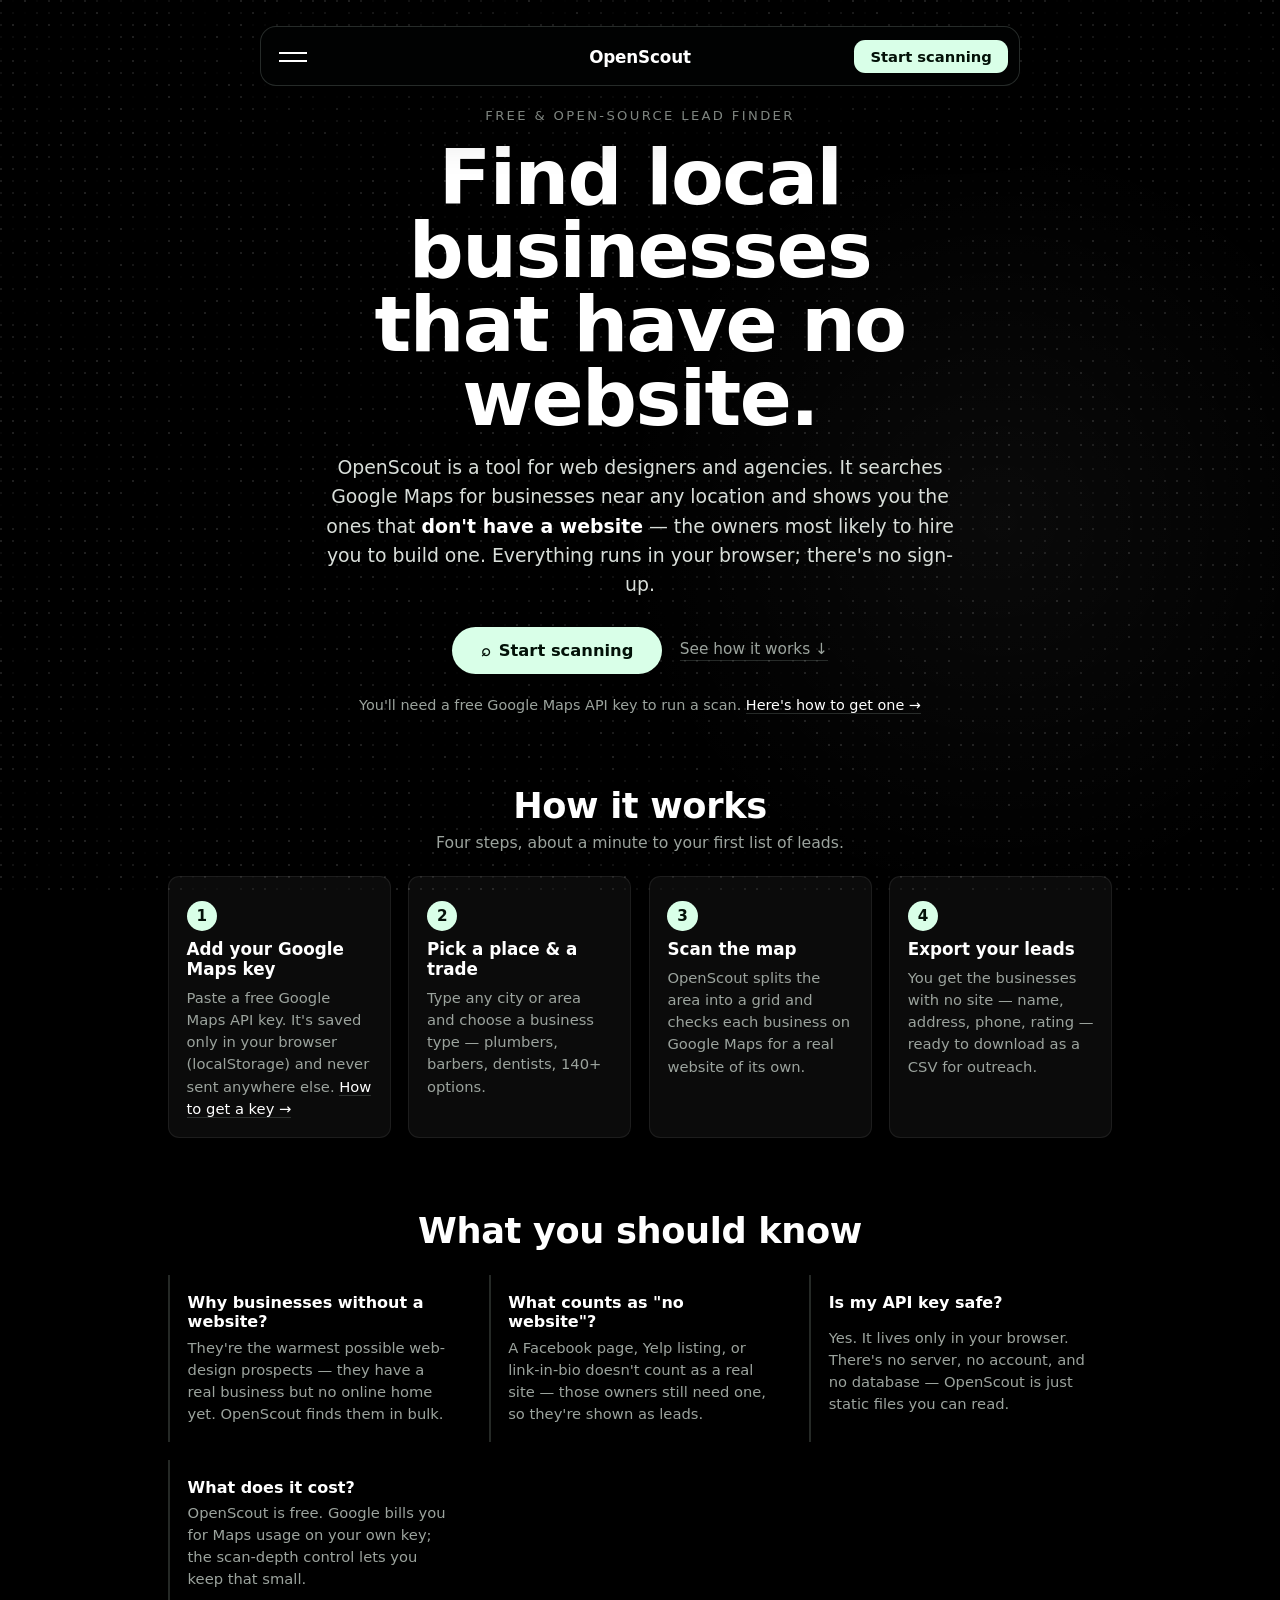
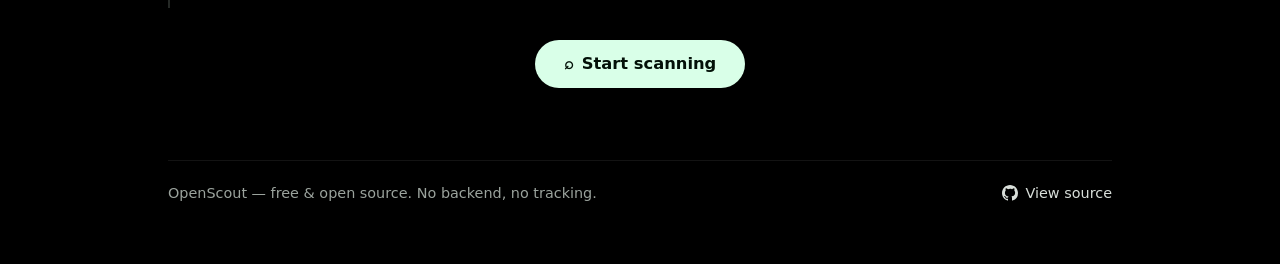
==== commit cc58ff8d: "Add animated lead results list" ====
--- a/index.html
+++ b/index.html
@@ -4,7 +4,7 @@
     <meta charset="UTF-8" />
     <meta name="viewport" content="width=device-width, initial-scale=1.0" />
     <title>OpenScout | Find local businesses that have no website</title>
-    <link rel="stylesheet" href="styles.css" />
+    <link rel="stylesheet" href="styles.css?v=20260624b" />
   </head>
   <body class="landing-page">
     <div class="flicker-layer" aria-hidden="true">
@@ -142,7 +142,7 @@
       </footer>
     </main>
 
-    <script src="js/cardNav.js" defer></script>
+    <script src="js/cardNav.js?v=20260624" defer></script>
     <script src="js/flickeringGrid.js" defer></script>
   </body>
 </html>
--- a/styles.css
+++ b/styles.css
@@ -692,7 +692,7 @@
 .results-section {
   position: relative;
   display: grid;
-  grid-template-rows: auto auto minmax(0, 1fr) auto auto;
+  grid-template-rows: auto auto minmax(0, 1fr) auto;
   gap: var(--s-3);
   padding: clamp(1rem, 2vw, 1.4rem);
   border: 1px solid var(--line);
@@ -868,9 +868,59 @@
   overflow: auto;
 }
 
+.results-grid.animated-list-container {
+  display: block;
+  overflow: hidden;
+}
+
+.results-grid.animated-list-container .animated-list {
+  grid-template-columns: repeat(2, minmax(0, 1fr));
+  grid-auto-rows: 12.2rem;
+  align-content: start;
+  gap: var(--s-3);
+  height: 100%;
+  max-height: none;
+  padding: 0;
+}
+
+.results-grid.animated-list-container .animated-list-item-wrap {
+  margin-bottom: 0;
+  min-height: 0;
+}
+
+.results-grid.animated-list-container .animated-list-item.lead-list-item {
+  display: block;
+  height: 100%;
+  min-height: 0;
+  padding: 0;
+  border: 0;
+  border-radius: 0;
+  background: transparent;
+  color: inherit;
+}
+
+.results-grid.animated-list-container .animated-list-item.lead-list-item:hover,
+.results-grid.animated-list-container .animated-list-item.lead-list-item:focus-visible,
+.results-grid.animated-list-container .animated-list-item.lead-list-item.selected {
+  background: transparent;
+  box-shadow: none;
+}
+
+.results-grid.animated-list-container .animated-list-item.lead-list-item:focus-visible .result-card,
+.results-grid.animated-list-container .animated-list-item.lead-list-item.selected .result-card {
+  border-color: rgba(183, 255, 212, 0.45);
+  background: rgba(183, 255, 212, 0.06);
+}
+
+.results-grid.animated-list-container .result-card {
+  height: 100%;
+  animation: none;
+  overflow: hidden;
+}
+
 .result-card {
   display: grid;
-  grid-template-rows: auto auto 1fr auto;
+  grid-template-rows: auto auto minmax(0, 1fr) auto;
   gap: var(--s-2);
   padding: var(--s-4);
   border: 1px solid var(--line);
@@ -905,6 +955,11 @@
   font-size: 1.05rem;
   line-height: 1.2;
   font-weight: 700;
+  display: -webkit-box;
+  max-height: 2.52rem;
+  overflow: hidden;
+  -webkit-box-orient: vertical;
+  -webkit-line-clamp: 2;
 }
 
 .badge {
@@ -941,6 +996,8 @@
   display: grid;
   gap: 0.4rem;
   align-content: start;
+  min-height: 0;
+  overflow: hidden;
   margin: 0;
   color: var(--soft);
   font-size: 0.86rem;
@@ -964,12 +1021,19 @@
 .meta-row dd {
   margin: 0;
   word-break: break-word;
+  overflow: hidden;
+  display: -webkit-box;
+  -webkit-box-orient: vertical;
+  -webkit-line-clamp: 2;
 }
 
 .meta-row a {
   color: var(--soft);
+  overflow: hidden;
+  text-overflow: ellipsis;
   text-decoration: underline;
   text-underline-offset: 0.18rem;
+  white-space: nowrap;
 }
 
 .result-foot {
@@ -984,8 +1048,11 @@
   color: var(--text);
   font-size: 0.8rem;
   font-weight: 800;
+  overflow: hidden;
+  text-overflow: ellipsis;
   text-decoration: underline;
   text-underline-offset: 0.18rem;
+  white-space: nowrap;
 }
 
 .status-flag {
@@ -1025,26 +1092,6 @@
   color: var(--muted);
 }
 
-/* Pager */
-.results-pager {
-  display: flex;
-  align-items: center;
-  justify-content: space-between;
-  gap: var(--s-3);
-  color: var(--muted);
-  font-size: 0.82rem;
-}
-
-.results-pager > div {
-  display: flex;
-  gap: var(--s-2);
-}
-
-.results-pager .export-button {
-  min-height: 2.3rem;
-  padding: 0 var(--s-3);
-}
-
 /* Attributions */
 .attribution-list {
   color: var(--faint);
@@ -1105,6 +1152,10 @@
   .results-grid,
   .business-options,
   .business-group-options {
+    grid-template-columns: 1fr;
+  }
+
+  .results-grid.animated-list-container .animated-list {
     grid-template-columns: 1fr;
   }
 
@@ -1308,6 +1359,143 @@
   font-size: 0.95rem;
 }
 
+/* Vanilla AnimatedList port from React Bits. IntersectionObserver toggles the
+   visible state while CSS keeps the original scale/opacity motion. */
+
+.animated-list-container {
+  position: relative;
+}
+
+.animated-list {
+  display: grid;
+  max-height: 400px;
+  padding: var(--s-4);
+  overflow-y: auto;
+  outline: none;
+}
+
+.animated-list::-webkit-scrollbar {
+  width: 8px;
+}
+
+.animated-list::-webkit-scrollbar-track {
+  background: rgba(255, 255, 255, 0.045);
+}
+
+.animated-list::-webkit-scrollbar-thumb {
+  border-radius: 4px;
+  background: rgba(231, 255, 238, 0.22);
+}
+
+.animated-list.no-scrollbar::-webkit-scrollbar {
+  display: none;
+}
+
+.animated-list.no-scrollbar {
+  -ms-overflow-style: none;
+  scrollbar-width: none;
+}
+
+.animated-list-item-wrap {
+  margin-bottom: 1rem;
+  cursor: pointer;
+  opacity: 0;
+  transform: scale(0.7);
+  transform-origin: center;
+  transition: opacity 200ms ease, transform 200ms ease;
+}
+
+.animated-list-item-wrap.is-visible {
+  opacity: 1;
+  transform: scale(1);
+}
+
+.results-grid.animated-list-container .animated-list-item-wrap.is-visible {
+  opacity: 1;
+  transform: scale(1);
+}
+
+.animated-list-item {
+  display: flex;
+  align-items: center;
+  justify-content: space-between;
+  gap: var(--s-3);
+  width: 100%;
+  min-height: 3.65rem;
+  padding: 0.95rem 1rem;
+  border: 1px solid var(--line-soft);
+  border-radius: var(--r-md);
+  background: var(--field);
+  color: var(--text);
+  text-align: left;
+  transition: background 160ms ease, border-color 160ms ease, transform 160ms ease;
+}
+
+.animated-list-item:hover,
+.animated-list-item:focus-visible,
+.animated-list-item.selected {
+  border-color: var(--line);
+  background: var(--field-hover);
+  outline: none;
+}
+
+.animated-list-item.selected {
+  box-shadow: inset 0 0 0 1px rgba(183, 255, 212, 0.18);
+}
+
+.animated-list-item-text {
+  min-width: 0;
+  overflow-wrap: anywhere;
+  font-weight: 750;
+}
+
+.animated-list-item-meta {
+  flex: 0 0 auto;
+  color: var(--muted);
+  font-size: 0.76rem;
+  font-weight: 800;
+  letter-spacing: 0.04em;
+  text-transform: uppercase;
+  white-space: nowrap;
+}
+
+.animated-list-gradient.top-gradient,
+.animated-list-gradient.bottom-gradient {
+  position: absolute;
+  left: 0;
+  right: 0;
+  z-index: 1;
+  pointer-events: none;
+  transition: opacity 300ms ease;
+}
+
+.animated-list-gradient.top-gradient {
+  top: 0;
+  height: 50px;
+  background: linear-gradient(to bottom, var(--bg), transparent);
+}
+
+.animated-list-gradient.bottom-gradient {
+  bottom: 0;
+  height: 100px;
+  background: linear-gradient(to top, var(--bg), transparent);
+}
+
+@media (max-width: 560px) {
+  .animated-list {
+    padding-inline: 0;
+  }
+
+  .animated-list-item {
+    align-items: flex-start;
+    flex-direction: column;
+  }
+
+  .animated-list-item-meta {
+    white-space: normal;
+  }
+}
+
 /* FAQ */
 
 .landing-faq {
@@ -1376,17 +1564,26 @@
 .methods-hero {
   display: grid;
   justify-items: center;
-  gap: var(--s-4);
+  gap: var(--s-3);
   justify-self: center;
-  max-width: 780px;
+  max-width: 820px;
   text-align: center;
 }
 
 .methods-hero h1 {
-  max-width: 13ch;
-  font-size: clamp(2.45rem, 5.8vw, 4.5rem);
-  line-height: 0.98;
-  letter-spacing: -0.02em;
+  max-width: 720px;
+  font-size: clamp(2.4rem, 6.8vw, 4.1rem);
+  line-height: 1.02;
+  letter-spacing: 0;
+  text-wrap: balance;
+}
+
+.methods-hero .landing-sub {
+  max-width: 660px;
+  color: var(--soft);
+  font-size: clamp(1rem, 1.7vw, 1.14rem);
+  line-height: 1.7;
+  text-wrap: pretty;
 }
 
 .methods-section {
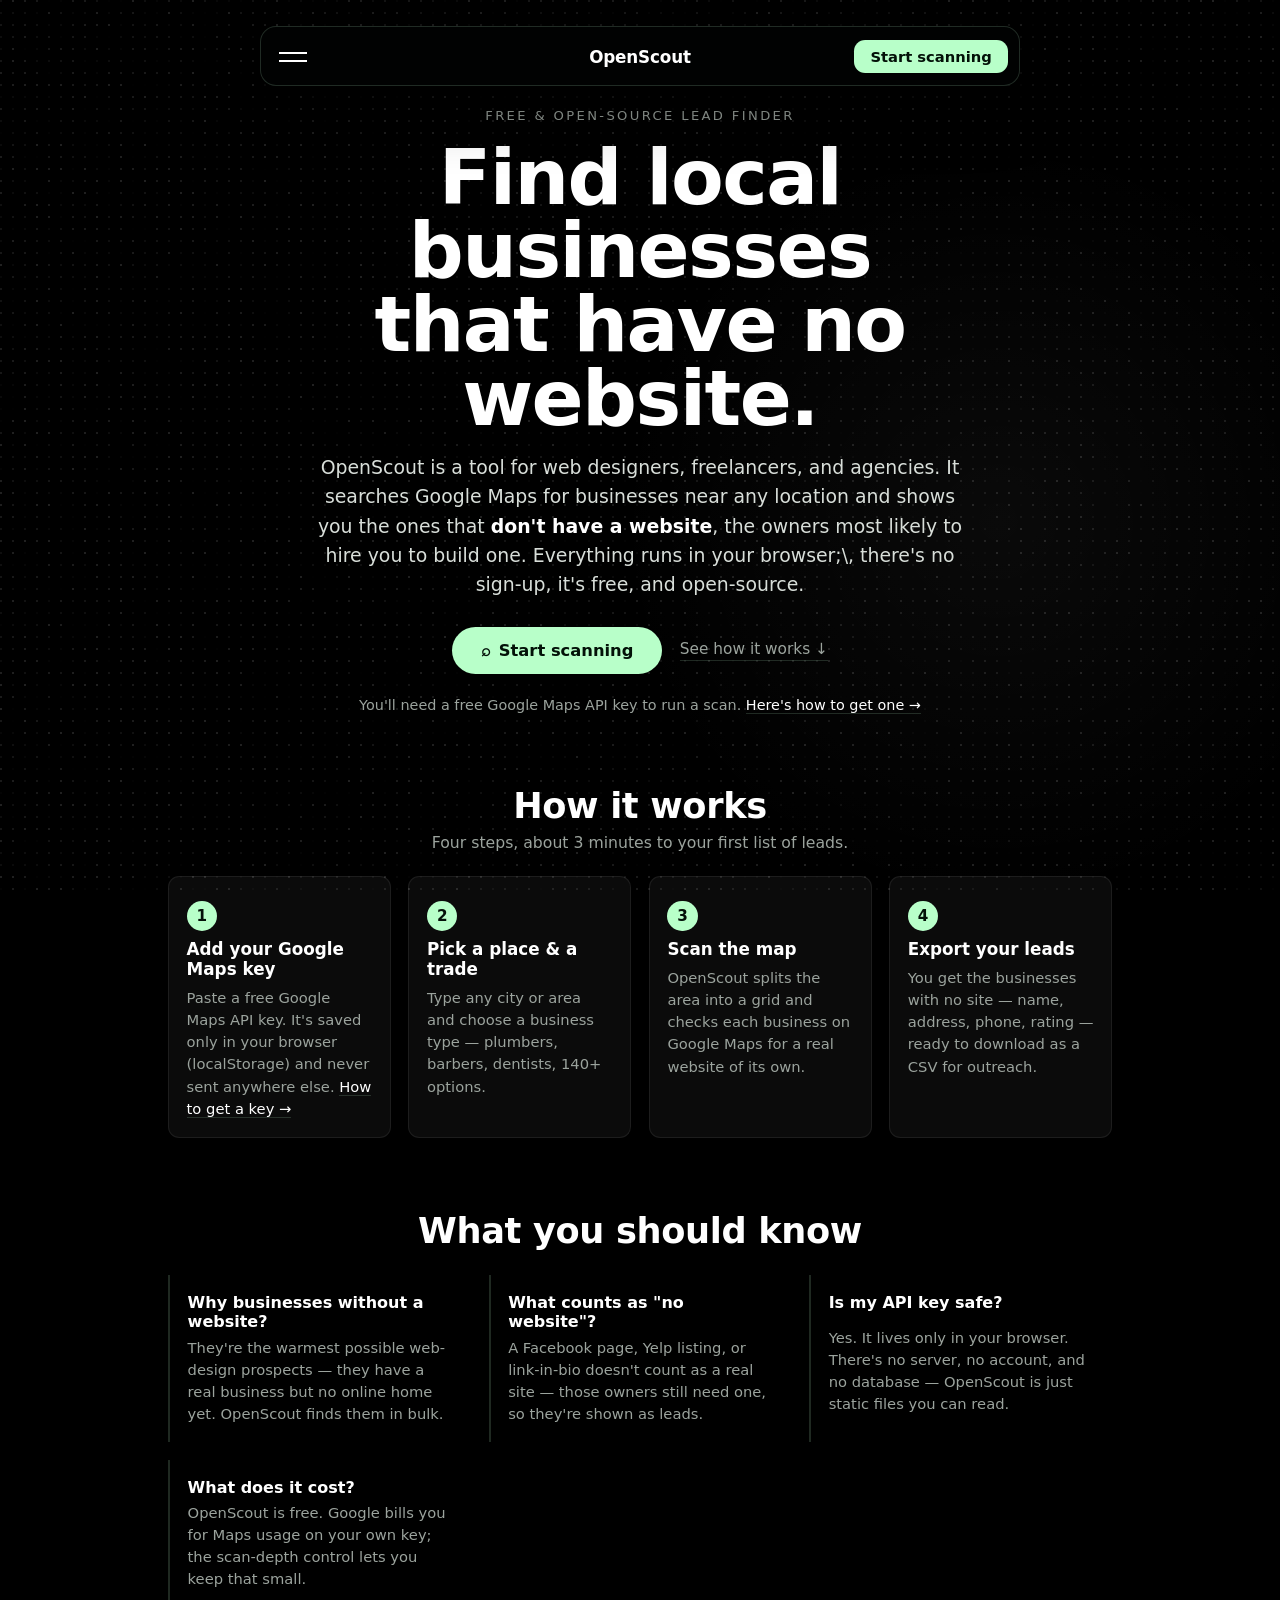
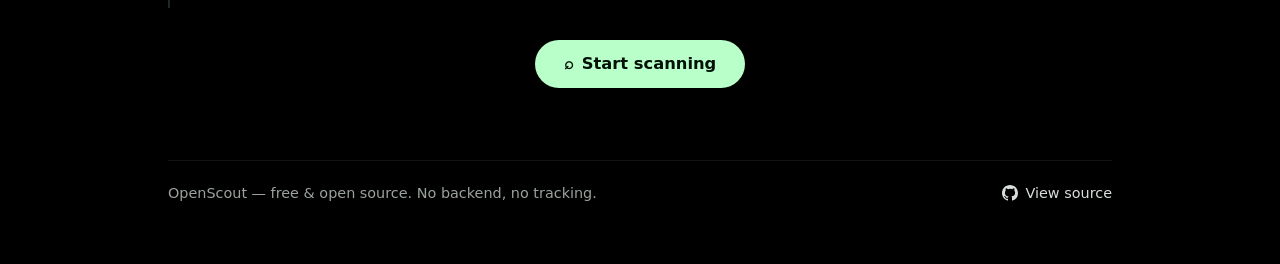
==== commit beb62352: "Update index.html" ====
--- a/index.html
+++ b/index.html
@@ -3,7 +3,7 @@
   <head>
     <meta charset="UTF-8" />
     <meta name="viewport" content="width=device-width, initial-scale=1.0" />
-    <title>OpenScout | Find local businesses that have no website</title>
+    <title>OpenScout</title>
     <link rel="stylesheet" href="styles.css?v=20260624b" />
   </head>
   <body class="landing-page">
@@ -19,10 +19,10 @@
         <p class="landing-eyebrow">Free &amp; open-source lead finder</p>
         <h1>Find local businesses<br />that have no website.</h1>
         <p class="landing-sub">
-          OpenScout is a tool for web designers and agencies. It searches Google
+          OpenScout is a tool for web designers, freelancers, and agencies. It searches Google
           Maps for businesses near any location and shows you the ones that
-          <strong>don't have a website</strong> — the owners most likely to hire
-          you to build one. Everything runs in your browser; there's no sign-up.
+          <strong>don't have a website</strong>, the owners most likely to hire
+          you to build one. Everything runs in your browser;\, there's no sign-up, it's free, and open-source.
         </p>
 
         <div class="landing-cta">
@@ -43,7 +43,7 @@
       <section class="landing-section" id="how">
         <header class="landing-section-head">
           <h2>How it works</h2>
-          <p>Four steps, about a minute to your first list of leads.</p>
+          <p>Four steps, about 3 minutes to your first list of leads.</p>
         </header>
 
         <ol class="landing-steps">
--- a/styles.css
+++ b/styles.css
@@ -9,8 +9,8 @@
   --panel: rgba(7, 9, 8, 0.72);
   --panel-strong: rgba(2, 3, 3, 0.97);
   --field: rgba(255, 255, 255, 0.045);
-  --field-hover: rgba(215, 255, 229, 0.08);
-  --line: rgba(231, 255, 238, 0.16);
+  --field-hover: rgba(184, 255, 201, 0.08);
+  --line: rgba(190, 255, 208, 0.16);
   --line-soft: rgba(255, 255, 255, 0.075);
 
   --text: #ffffff;
@@ -18,10 +18,10 @@
   --muted: #9ba39d;
   --faint: #68716b;
 
-  --accent: #d9ffe8;
+  --accent: #b8ffc9;
   --accent-ink: #031108;
   --gold: #f2f5de;
-  --green: #b7ffd4;
+  --green: #73ffa5;
   --amber: #e8f4c9;
   --danger: #ff6f61;
 
@@ -51,8 +51,8 @@
   --panel: rgba(7, 9, 8, 0.72);
   --panel-strong: rgba(2, 3, 3, 0.97);
   --field: rgba(255, 255, 255, 0.045);
-  --field-hover: rgba(215, 255, 229, 0.08);
-  --line: rgba(231, 255, 238, 0.16);
+  --field-hover: rgba(184, 255, 201, 0.08);
+  --line: rgba(190, 255, 208, 0.16);
   --line-soft: rgba(255, 255, 255, 0.075);
 
   --text: #ffffff;
@@ -60,7 +60,7 @@
   --muted: #9ba39d;
   --faint: #68716b;
 
-  --accent: #d9ffe8;
+  --accent: #b8ffc9;
   --accent-ink: #031108;
   color-scheme: dark;
 }
@@ -87,7 +87,7 @@
 
 body.light-mode {
   background:
-    radial-gradient(circle at 78% 28%, rgba(217, 255, 232, 0.045), transparent 24rem),
+    radial-gradient(circle at 78% 28%, rgba(184, 255, 201, 0.045), transparent 24rem),
     var(--bg);
 }
 
@@ -625,8 +625,8 @@
 }
 
 .business-option.is-selected {
-  border-color: rgba(183, 255, 212, 0.45);
-  background: rgba(183, 255, 212, 0.12);
+  border-color: rgba(115, 255, 165, 0.45);
+  background: rgba(115, 255, 165, 0.12);
   color: var(--text);
 }
 
@@ -679,12 +679,12 @@
   height: 0.5rem;
   border-radius: 50%;
   background: var(--gold);
-  box-shadow: 0 0 12px rgba(217, 255, 232, 0.55);
+  box-shadow: 0 0 12px rgba(184, 255, 201, 0.55);
 }
 
 .status-dot.ready {
   background: var(--green);
-  box-shadow: 0 0 12px rgba(183, 255, 212, 0.55);
+  box-shadow: 0 0 12px rgba(115, 255, 165, 0.55);
 }
 
 /* --------------------------------------------------------- Results panel --- */
@@ -692,7 +692,7 @@
 .results-section {
   position: relative;
   display: grid;
-  grid-template-rows: auto auto minmax(0, 1fr) auto;
+  grid-template-rows: auto auto minmax(0, 1fr) auto auto;
   gap: var(--s-3);
   padding: clamp(1rem, 2vw, 1.4rem);
   border: 1px solid var(--line);
@@ -859,116 +859,151 @@
   color: #ffb1a9;
 }
 
-/* Results grid + cards */
+/* Animated lead list */
 .results-grid {
   display: grid;
-  grid-template-columns: repeat(2, minmax(0, 1fr));
+  grid-template-columns: 1fr;
   align-content: start;
+  gap: var(--s-2);
+  position: relative;
+  min-height: 0;
+  overflow: auto;
+  padding: var(--s-2);
+  border: 1px solid var(--line-soft);
+  border-radius: var(--r-md);
+  background:
+    linear-gradient(to bottom, rgba(2, 3, 3, 0.95), transparent 4rem) top / 100% 4rem no-repeat,
+    linear-gradient(to top, rgba(2, 3, 3, 0.95), transparent 5rem) bottom / 100% 5rem no-repeat,
+    rgba(255, 255, 255, 0.018);
+  scrollbar-width: thin;
+  scrollbar-color: rgba(184, 255, 201, 0.35) rgba(255, 255, 255, 0.04);
+}
+
+.results-grid.has-results {
+  mask-image: linear-gradient(to bottom, transparent 0, #000 1.2rem, #000 calc(100% - 2rem), transparent 100%);
+}
+
+.results-grid:focus {
+  outline: 1px solid rgba(184, 255, 201, 0.4);
+  outline-offset: 3px;
+}
+
+.results-grid::-webkit-scrollbar {
+  width: 8px;
+}
+
+.results-grid::-webkit-scrollbar-track {
+  background: rgba(255, 255, 255, 0.04);
+  border-radius: var(--r-pill);
+}
+
+.results-grid::-webkit-scrollbar-thumb {
+  background: rgba(184, 255, 201, 0.35);
+  border-radius: var(--r-pill);
+}
+
+.result-card {
+  --row-bg: rgba(255, 255, 255, 0.035);
+  display: grid;
+  grid-template-columns: 2.4rem minmax(0, 1fr) auto;
+  align-items: center;
   gap: var(--s-3);
-  overflow: auto;
-}
-
-.results-grid.animated-list-container {
-  display: block;
-  overflow: hidden;
-}
-
-.results-grid.animated-list-container .animated-list {
-  grid-template-columns: repeat(2, minmax(0, 1fr));
-  grid-auto-rows: 12.2rem;
-  align-content: start;
-  gap: var(--s-3);
-  height: 100%;
-  max-height: none;
-  padding: 0;
-}
-
-.results-grid.animated-list-container .animated-list-item-wrap {
-  margin-bottom: 0;
-  min-height: 0;
-}
-
-.results-grid.animated-list-container .animated-list-item.lead-list-item {
-  display: block;
-  height: 100%;
-  min-height: 0;
-  padding: 0;
-  border: 0;
-  border-radius: 0;
-  background: transparent;
-  color: inherit;
-}
-
-.results-grid.animated-list-container .animated-list-item.lead-list-item:hover,
-.results-grid.animated-list-container .animated-list-item.lead-list-item:focus-visible,
-.results-grid.animated-list-container .animated-list-item.lead-list-item.selected {
-  background: transparent;
-  box-shadow: none;
-}
-
-.results-grid.animated-list-container .animated-list-item.lead-list-item:focus-visible .result-card,
-.results-grid.animated-list-container .animated-list-item.lead-list-item.selected .result-card {
-  border-color: rgba(183, 255, 212, 0.45);
-  background: rgba(183, 255, 212, 0.06);
-}
-
-.results-grid.animated-list-container .result-card {
-  height: 100%;
-  animation: none;
-  overflow: hidden;
-}
-
-.result-card {
-  display: grid;
-  grid-template-rows: auto auto minmax(0, 1fr) auto;
-  gap: var(--s-2);
-  padding: var(--s-4);
-  border: 1px solid var(--line);
-  border-radius: var(--r-md);
-  background: rgba(255, 255, 255, 0.025);
-  animation: card-in 360ms ease both;
+  min-height: 6.7rem;
+  padding: var(--s-3);
+  border: 1px solid var(--line-soft);
+  border-radius: var(--r-sm);
+  background:
+    linear-gradient(100deg, rgba(115, 255, 165, 0.08), transparent 32%),
+    var(--row-bg);
+  box-shadow: inset 0 1px 0 rgba(255, 255, 255, 0.035);
+  cursor: pointer;
+  transform-origin: center;
+  animation: lead-row-in 340ms ease both;
+  transition:
+    background 180ms ease,
+    border-color 180ms ease,
+    box-shadow 180ms ease,
+    transform 180ms ease;
 }
 
 body.light-mode .result-card {
-  background: rgba(255, 255, 255, 0.025);
-}
-
-@keyframes card-in {
+  background:
+    linear-gradient(100deg, rgba(115, 255, 165, 0.08), transparent 32%),
+    var(--row-bg);
+}
+
+.result-card:hover,
+.result-card.is-selected,
+.result-card:focus {
+  border-color: rgba(184, 255, 201, 0.32);
+  background:
+    linear-gradient(100deg, rgba(115, 255, 165, 0.15), transparent 38%),
+    rgba(255, 255, 255, 0.055);
+  box-shadow:
+    inset 0 1px 0 rgba(255, 255, 255, 0.06),
+    0 16px 42px rgba(0, 0, 0, 0.24);
+  transform: translateY(-1px) scale(1.01);
+}
+
+.result-card:focus {
+  outline: 0;
+}
+
+@keyframes lead-row-in {
   from {
     opacity: 0;
-    transform: translateY(10px);
+    transform: translateY(14px) scale(0.96);
   }
   to {
     opacity: 1;
-    transform: translateY(0);
-  }
-}
-
-.result-head {
-  display: flex;
-  align-items: flex-start;
+    transform: translateY(0) scale(1);
+  }
+}
+
+.result-rank {
+  display: grid;
+  place-items: center;
+  width: 2.4rem;
+  height: 2.4rem;
+  border: 1px solid rgba(184, 255, 201, 0.22);
+  border-radius: var(--r-sm);
+  background: rgba(184, 255, 201, 0.06);
+  color: var(--accent);
+  font-size: 0.76rem;
+  font-weight: 900;
+}
+
+.result-body {
+  display: grid;
+  gap: 0.45rem;
+  min-width: 0;
+}
+
+.result-summary {
+  display: flex;
+  align-items: center;
   justify-content: space-between;
   gap: var(--s-2);
+  min-width: 0;
 }
 
 .result-name {
-  font-size: 1.05rem;
-  line-height: 1.2;
-  font-weight: 700;
-  display: -webkit-box;
-  max-height: 2.52rem;
+  min-width: 0;
   overflow: hidden;
-  -webkit-box-orient: vertical;
-  -webkit-line-clamp: 2;
+  font-size: 1rem;
+  line-height: 1.18;
+  font-weight: 800;
+  text-overflow: ellipsis;
+  white-space: nowrap;
 }
 
 .badge {
   flex: 0 0 auto;
   padding: 0.26rem 0.5rem;
-  border: 1px solid rgba(183, 255, 212, 0.4);
+  border: 1px solid rgba(115, 255, 165, 0.4);
   border-radius: var(--r-pill);
-  background: rgba(183, 255, 212, 0.1);
-  color: #d9ffe8;
+  background: rgba(115, 255, 165, 0.1);
+  color: var(--accent);
   font-size: 0.64rem;
   font-weight: 900;
   letter-spacing: 0.03em;
@@ -982,32 +1017,43 @@
   color: #edf5d1;
 }
 
+.result-insight {
+  display: flex;
+  flex-wrap: wrap;
+  gap: 0.35rem var(--s-3);
+  min-width: 0;
+  color: var(--muted);
+  font-size: 0.8rem;
+  line-height: 1.35;
+}
+
+.result-insight > span:first-child {
+  overflow: hidden;
+  max-width: min(42ch, 100%);
+  text-overflow: ellipsis;
+  white-space: nowrap;
+}
+
 .result-rating {
-  color: var(--soft);
-  font-size: 0.82rem;
+  color: var(--gold);
+  font-size: 0.8rem;
   font-weight: 600;
 }
 
-.result-rating .stars {
-  color: var(--gold);
-}
-
 .result-meta {
-  display: grid;
-  gap: 0.4rem;
-  align-content: start;
-  min-height: 0;
-  overflow: hidden;
+  display: flex;
+  flex-wrap: wrap;
+  gap: 0.35rem var(--s-3);
   margin: 0;
   color: var(--soft);
-  font-size: 0.86rem;
+  font-size: 0.78rem;
   line-height: 1.35;
 }
 
 .meta-row {
-  display: grid;
-  grid-template-columns: 3.6rem minmax(0, 1fr);
-  gap: var(--s-2);
+  display: flex;
+  gap: 0.35rem;
+  min-width: 0;
 }
 
 .meta-row dt {
@@ -1020,39 +1066,44 @@
 
 .meta-row dd {
   margin: 0;
+  max-width: 24ch;
+  overflow: hidden;
+  color: var(--soft);
+  text-overflow: ellipsis;
+  white-space: nowrap;
   word-break: break-word;
-  overflow: hidden;
-  display: -webkit-box;
-  -webkit-box-orient: vertical;
-  -webkit-line-clamp: 2;
 }
 
 .meta-row a {
   color: var(--soft);
-  overflow: hidden;
-  text-overflow: ellipsis;
   text-decoration: underline;
   text-underline-offset: 0.18rem;
-  white-space: nowrap;
-}
-
-.result-foot {
-  display: flex;
-  align-items: center;
-  justify-content: space-between;
+}
+
+.result-actions {
+  display: grid;
+  justify-items: end;
   gap: var(--s-2);
-  margin-top: var(--s-1);
 }
 
 .maps-link {
+  display: inline-grid;
+  place-items: center;
+  min-height: 2.25rem;
+  padding: 0 var(--s-3);
+  border: 1px solid rgba(184, 255, 201, 0.25);
+  border-radius: var(--r-sm);
+  background: rgba(184, 255, 201, 0.08);
   color: var(--text);
   font-size: 0.8rem;
   font-weight: 800;
-  overflow: hidden;
-  text-overflow: ellipsis;
-  text-decoration: underline;
-  text-underline-offset: 0.18rem;
-  white-space: nowrap;
+  text-decoration: none;
+  transition: background 160ms ease, border-color 160ms ease;
+}
+
+.maps-link:hover {
+  background: rgba(184, 255, 201, 0.14);
+  border-color: rgba(184, 255, 201, 0.42);
 }
 
 .status-flag {
@@ -1092,6 +1143,26 @@
   color: var(--muted);
 }
 
+/* Pager */
+.results-pager {
+  display: flex;
+  align-items: center;
+  justify-content: space-between;
+  gap: var(--s-3);
+  color: var(--muted);
+  font-size: 0.82rem;
+}
+
+.results-pager > div {
+  display: flex;
+  gap: var(--s-2);
+}
+
+.results-pager .export-button {
+  min-height: 2.3rem;
+  padding: 0 var(--s-3);
+}
+
 /* Attributions */
 .attribution-list {
   color: var(--faint);
@@ -1155,8 +1226,19 @@
     grid-template-columns: 1fr;
   }
 
-  .results-grid.animated-list-container .animated-list {
-    grid-template-columns: 1fr;
+  .result-card {
+    grid-template-columns: 2rem minmax(0, 1fr);
+    align-items: start;
+  }
+
+  .result-rank {
+    width: 2rem;
+    height: 2rem;
+  }
+
+  .result-actions {
+    grid-column: 2;
+    justify-items: start;
   }
 
   .api-input-wrap {
@@ -1359,143 +1441,6 @@
   font-size: 0.95rem;
 }
 
-/* Vanilla AnimatedList port from React Bits. IntersectionObserver toggles the
-   visible state while CSS keeps the original scale/opacity motion. */
-
-.animated-list-container {
-  position: relative;
-}
-
-.animated-list {
-  display: grid;
-  max-height: 400px;
-  padding: var(--s-4);
-  overflow-y: auto;
-  outline: none;
-}
-
-.animated-list::-webkit-scrollbar {
-  width: 8px;
-}
-
-.animated-list::-webkit-scrollbar-track {
-  background: rgba(255, 255, 255, 0.045);
-}
-
-.animated-list::-webkit-scrollbar-thumb {
-  border-radius: 4px;
-  background: rgba(231, 255, 238, 0.22);
-}
-
-.animated-list.no-scrollbar::-webkit-scrollbar {
-  display: none;
-}
-
-.animated-list.no-scrollbar {
-  -ms-overflow-style: none;
-  scrollbar-width: none;
-}
-
-.animated-list-item-wrap {
-  margin-bottom: 1rem;
-  cursor: pointer;
-  opacity: 0;
-  transform: scale(0.7);
-  transform-origin: center;
-  transition: opacity 200ms ease, transform 200ms ease;
-}
-
-.animated-list-item-wrap.is-visible {
-  opacity: 1;
-  transform: scale(1);
-}
-
-.results-grid.animated-list-container .animated-list-item-wrap.is-visible {
-  opacity: 1;
-  transform: scale(1);
-}
-
-.animated-list-item {
-  display: flex;
-  align-items: center;
-  justify-content: space-between;
-  gap: var(--s-3);
-  width: 100%;
-  min-height: 3.65rem;
-  padding: 0.95rem 1rem;
-  border: 1px solid var(--line-soft);
-  border-radius: var(--r-md);
-  background: var(--field);
-  color: var(--text);
-  text-align: left;
-  transition: background 160ms ease, border-color 160ms ease, transform 160ms ease;
-}
-
-.animated-list-item:hover,
-.animated-list-item:focus-visible,
-.animated-list-item.selected {
-  border-color: var(--line);
-  background: var(--field-hover);
-  outline: none;
-}
-
-.animated-list-item.selected {
-  box-shadow: inset 0 0 0 1px rgba(183, 255, 212, 0.18);
-}
-
-.animated-list-item-text {
-  min-width: 0;
-  overflow-wrap: anywhere;
-  font-weight: 750;
-}
-
-.animated-list-item-meta {
-  flex: 0 0 auto;
-  color: var(--muted);
-  font-size: 0.76rem;
-  font-weight: 800;
-  letter-spacing: 0.04em;
-  text-transform: uppercase;
-  white-space: nowrap;
-}
-
-.animated-list-gradient.top-gradient,
-.animated-list-gradient.bottom-gradient {
-  position: absolute;
-  left: 0;
-  right: 0;
-  z-index: 1;
-  pointer-events: none;
-  transition: opacity 300ms ease;
-}
-
-.animated-list-gradient.top-gradient {
-  top: 0;
-  height: 50px;
-  background: linear-gradient(to bottom, var(--bg), transparent);
-}
-
-.animated-list-gradient.bottom-gradient {
-  bottom: 0;
-  height: 100px;
-  background: linear-gradient(to top, var(--bg), transparent);
-}
-
-@media (max-width: 560px) {
-  .animated-list {
-    padding-inline: 0;
-  }
-
-  .animated-list-item {
-    align-items: flex-start;
-    flex-direction: column;
-  }
-
-  .animated-list-item-meta {
-    white-space: normal;
-  }
-}
-
 /* FAQ */
 
 .landing-faq {
@@ -1564,26 +1509,17 @@
 .methods-hero {
   display: grid;
   justify-items: center;
-  gap: var(--s-3);
+  gap: var(--s-4);
   justify-self: center;
-  max-width: 820px;
+  max-width: 780px;
   text-align: center;
 }
 
 .methods-hero h1 {
-  max-width: 720px;
-  font-size: clamp(2.4rem, 6.8vw, 4.1rem);
-  line-height: 1.02;
-  letter-spacing: 0;
-  text-wrap: balance;
-}
-
-.methods-hero .landing-sub {
-  max-width: 660px;
-  color: var(--soft);
-  font-size: clamp(1rem, 1.7vw, 1.14rem);
-  line-height: 1.7;
-  text-wrap: pretty;
+  max-width: 13ch;
+  font-size: clamp(2.45rem, 5.8vw, 4.5rem);
+  line-height: 0.98;
+  letter-spacing: -0.02em;
 }
 
 .methods-section {
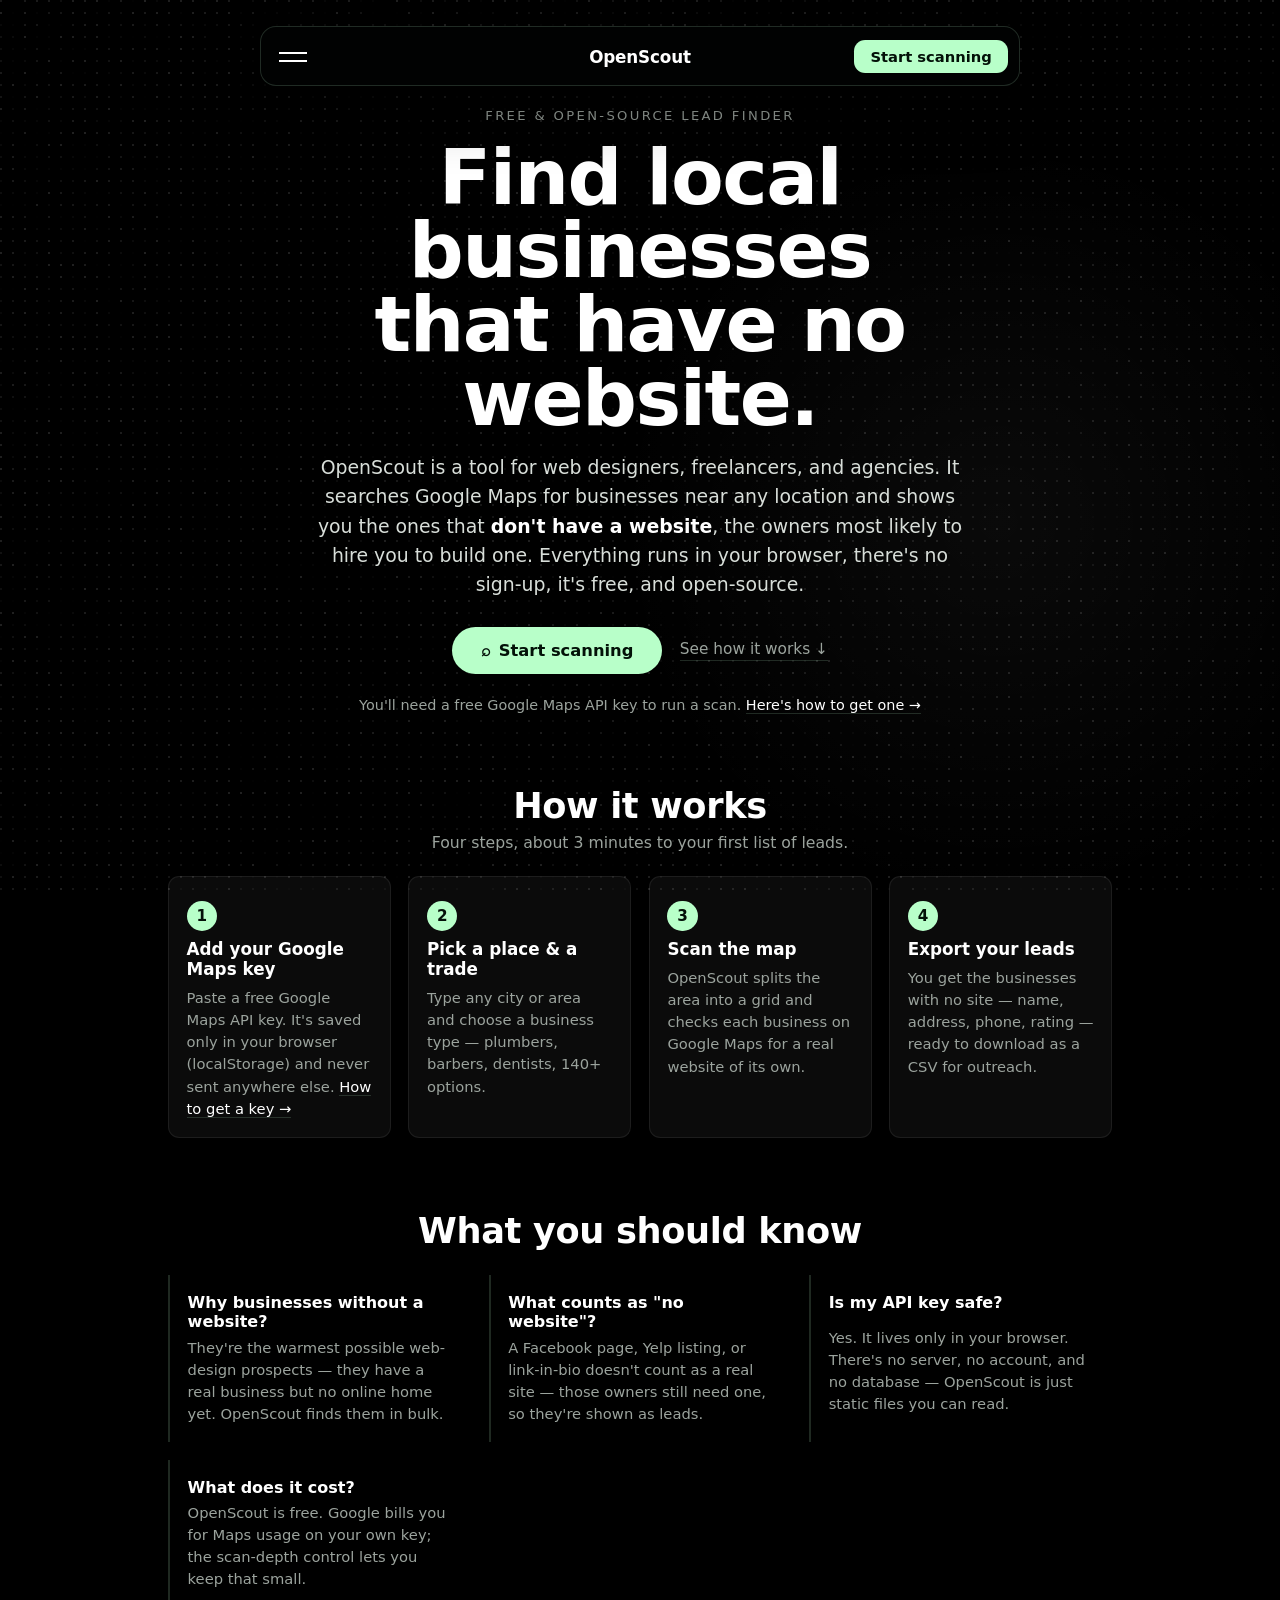
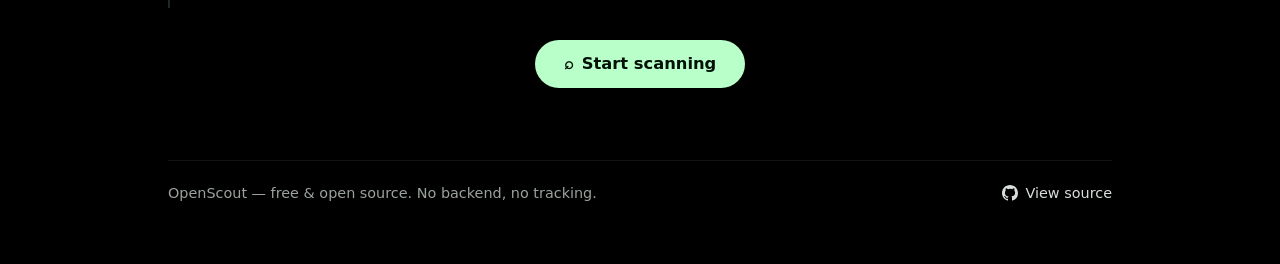
==== commit 86afc1f1: "Fix typo in index.html" ====
--- a/index.html
+++ b/index.html
@@ -22,7 +22,7 @@
           OpenScout is a tool for web designers, freelancers, and agencies. It searches Google
           Maps for businesses near any location and shows you the ones that
           <strong>don't have a website</strong>, the owners most likely to hire
-          you to build one. Everything runs in your browser;\, there's no sign-up, it's free, and open-source.
+          you to build one. Everything runs in your browser, there's no sign-up, it's free, and open-source.
         </p>
 
         <div class="landing-cta">
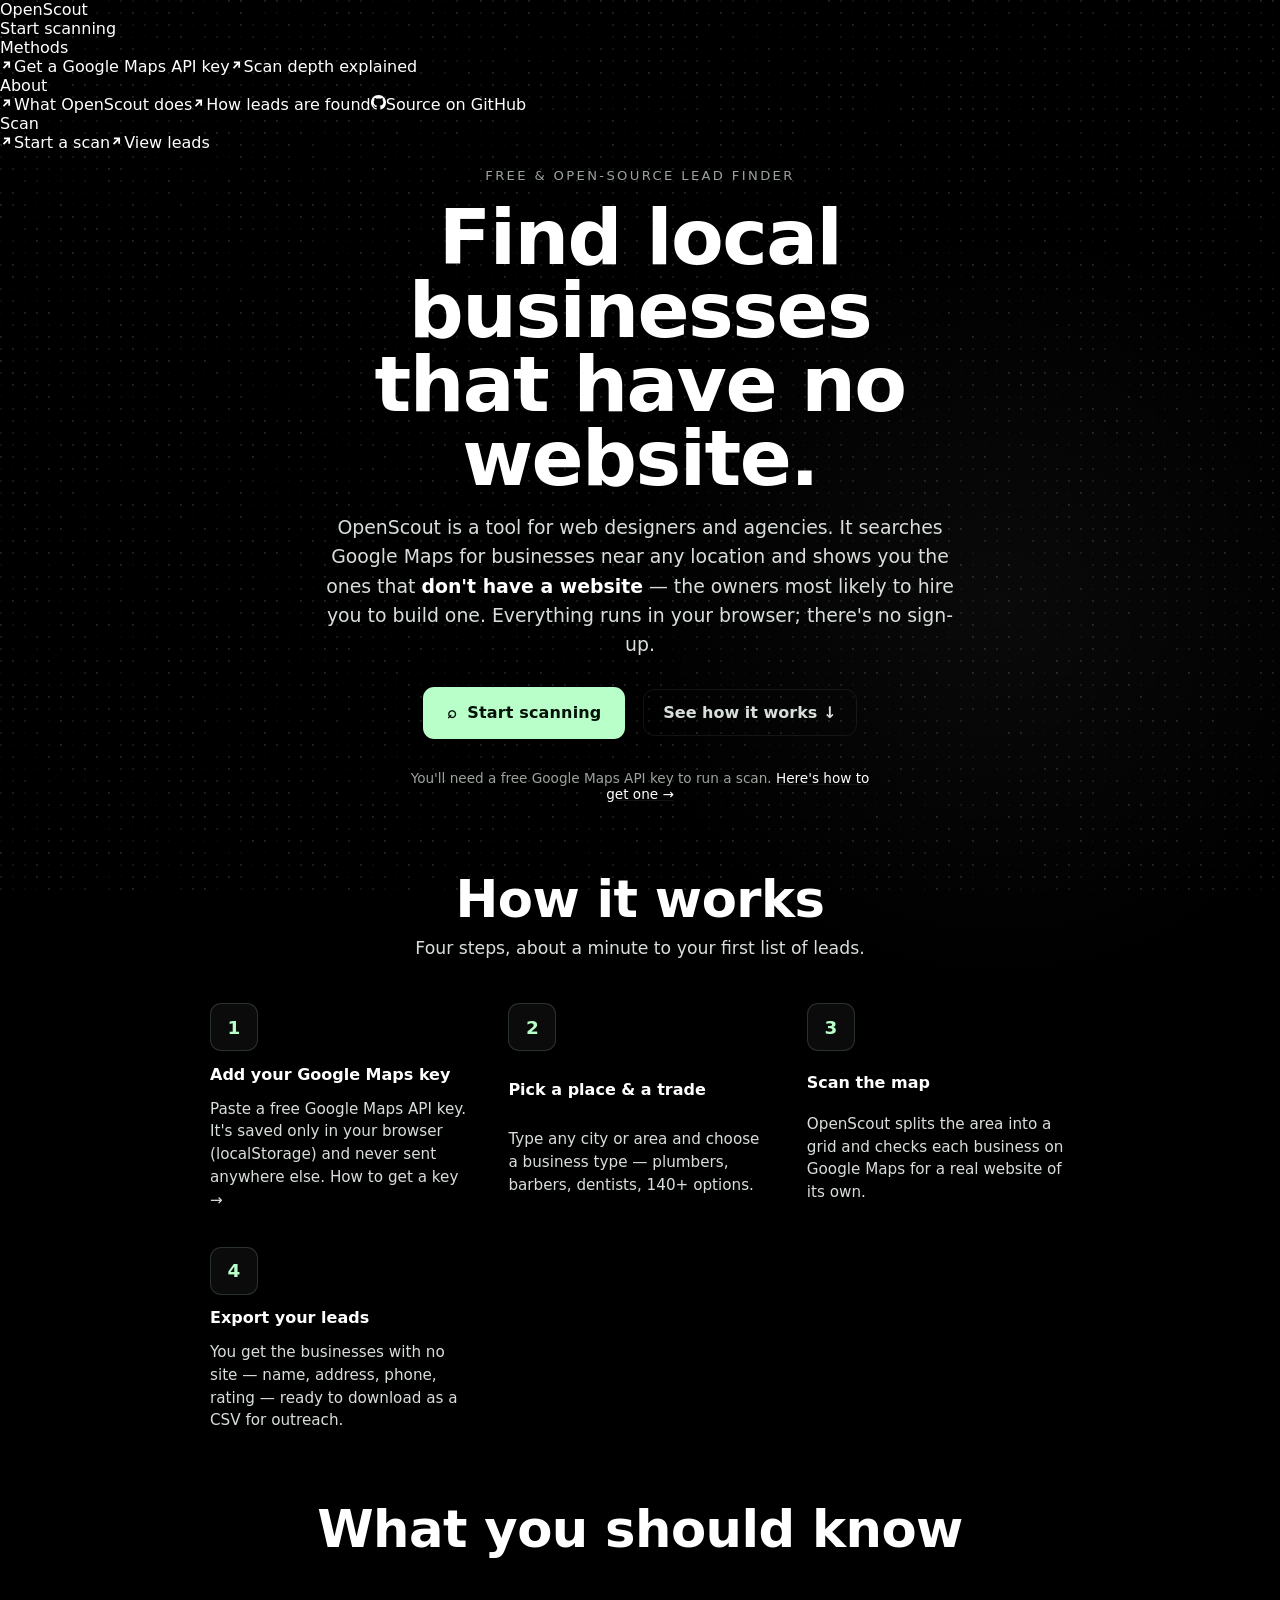
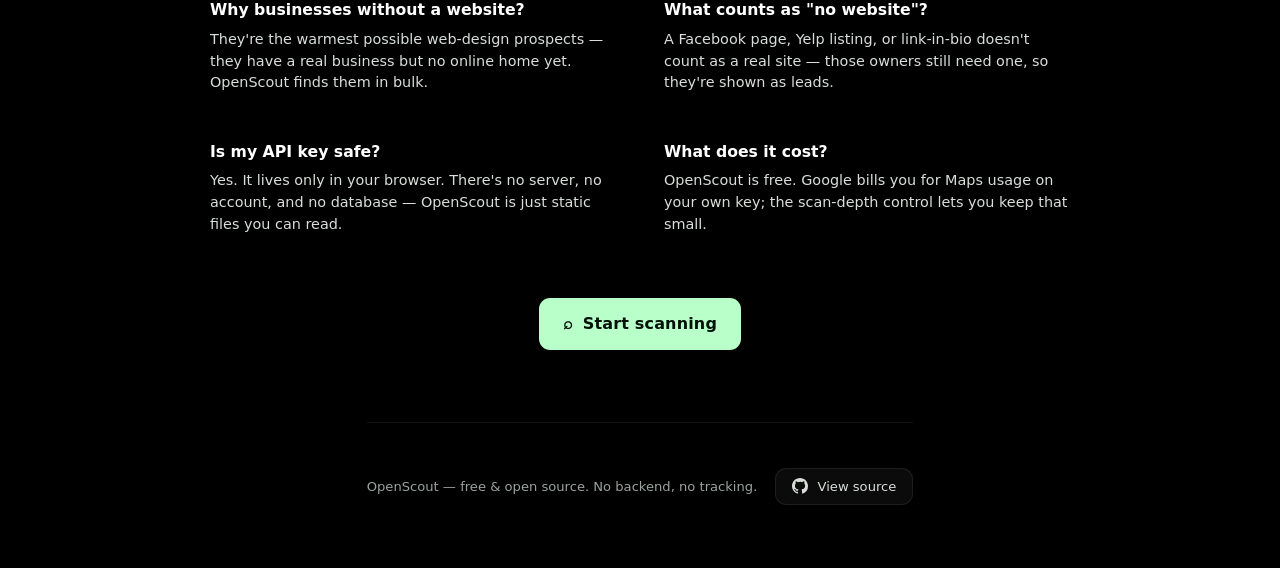
==== commit 3d964280: "Enhance title and description for OpenScout Updated the title and improved the description of OpenSc" ====
--- a/index.html
+++ b/index.html
@@ -3,7 +3,7 @@
   <head>
     <meta charset="UTF-8" />
     <meta name="viewport" content="width=device-width, initial-scale=1.0" />
-    <title>OpenScout</title>
+    <title>OpenScout | Find local businesses that have no website</title>
     <link rel="stylesheet" href="styles.css?v=20260624b" />
   </head>
   <body class="landing-page">
@@ -19,10 +19,10 @@
         <p class="landing-eyebrow">Free &amp; open-source lead finder</p>
         <h1>Find local businesses<br />that have no website.</h1>
         <p class="landing-sub">
-          OpenScout is a tool for web designers, freelancers, and agencies. It searches Google
+          OpenScout is a tool for web designers and agencies. It searches Google
           Maps for businesses near any location and shows you the ones that
-          <strong>don't have a website</strong>, the owners most likely to hire
-          you to build one. Everything runs in your browser, there's no sign-up, it's free, and open-source.
+          <strong>don't have a website</strong> — the owners most likely to hire
+          you to build one. Everything runs in your browser; there's no sign-up.
         </p>
 
         <div class="landing-cta">
@@ -43,7 +43,7 @@
       <section class="landing-section" id="how">
         <header class="landing-section-head">
           <h2>How it works</h2>
-          <p>Four steps, about 3 minutes to your first list of leads.</p>
+          <p>Four steps, about a minute to your first list of leads.</p>
         </header>
 
         <ol class="landing-steps">
--- a/styles.css
+++ b/styles.css
@@ -1,7 +1,7 @@
 /* ===========================================================================
-   OpenScout — client-side lead finder
-   Single source of truth for layout, spacing and theme.
-   =========================================================================== */
+    OpenScout — client-side lead finder
+    Single source of truth for layout, spacing and theme.
+    =========================================================================== */
 
 :root {
   /* Surfaces & ink */
@@ -998,208 +998,86 @@
 }
 
 .badge {
-  flex: 0 0 auto;
-  padding: 0.26rem 0.5rem;
-  border: 1px solid rgba(115, 255, 165, 0.4);
-  border-radius: var(--r-pill);
-  background: rgba(115, 255, 165, 0.1);
-  color: var(--accent);
-  font-size: 0.64rem;
-  font-weight: 900;
-  letter-spacing: 0.03em;
+  display: block;
+  padding: 0.4rem 0.6rem;
+  border: 1px solid var(--line-soft);
+  border-radius: var(--r-sm);
+  background: var(--field);
+  color: var(--soft);
+  font-size: 0.74rem;
+  font-weight: 700;
+  white-space: nowrap;
   text-transform: uppercase;
-  white-space: nowrap;
-}
-
-.badge.is-weak {
-  border-color: rgba(232, 244, 201, 0.35);
-  background: rgba(232, 244, 201, 0.09);
-  color: #edf5d1;
-}
-
-.result-insight {
-  display: flex;
-  flex-wrap: wrap;
-  gap: 0.35rem var(--s-3);
-  min-width: 0;
-  color: var(--muted);
-  font-size: 0.8rem;
-  line-height: 1.35;
-}
-
-.result-insight > span:first-child {
-  overflow: hidden;
-  max-width: min(42ch, 100%);
-  text-overflow: ellipsis;
-  white-space: nowrap;
-}
-
-.result-rating {
+  letter-spacing: 0.02em;
+}
+
+.badge.na {
+  color: var(--faint);
+}
+
+.badge.good {
+  border-color: rgba(115, 255, 165, 0.35);
+  background: rgba(115, 255, 165, 0.12);
+  color: var(--green);
+}
+
+.badge.fair {
+  border-color: rgba(242, 245, 222, 0.35);
+  background: rgba(242, 245, 222, 0.08);
   color: var(--gold);
-  font-size: 0.8rem;
-  font-weight: 600;
-}
-
-.result-meta {
-  display: flex;
-  flex-wrap: wrap;
-  gap: 0.35rem var(--s-3);
-  margin: 0;
-  color: var(--soft);
-  font-size: 0.78rem;
-  line-height: 1.35;
-}
-
-.meta-row {
-  display: flex;
-  gap: 0.35rem;
-  min-width: 0;
-}
-
-.meta-row dt {
-  color: var(--muted);
-  font-size: 0.74rem;
-  font-weight: 800;
-  letter-spacing: 0.02em;
-  text-transform: uppercase;
-}
-
-.meta-row dd {
-  margin: 0;
-  max-width: 24ch;
-  overflow: hidden;
-  color: var(--soft);
-  text-overflow: ellipsis;
-  white-space: nowrap;
-  word-break: break-word;
-}
-
-.meta-row a {
-  color: var(--soft);
-  text-decoration: underline;
-  text-underline-offset: 0.18rem;
+}
+
+.badge.poor {
+  border-color: rgba(255, 111, 97, 0.35);
+  background: rgba(255, 111, 97, 0.08);
+  color: var(--danger);
+}
+
+.badge.external {
+  border-color: rgba(255, 111, 97, 0.25);
+  background: rgba(255, 111, 97, 0.06);
+  color: rgba(255, 111, 97, 0.7);
 }
 
 .result-actions {
   display: grid;
+  grid-template-columns: auto auto;
+  gap: 0.5rem;
   justify-items: end;
-  gap: var(--s-2);
-}
-
-.maps-link {
-  display: inline-grid;
-  place-items: center;
-  min-height: 2.25rem;
-  padding: 0 var(--s-3);
-  border: 1px solid rgba(184, 255, 201, 0.25);
-  border-radius: var(--r-sm);
-  background: rgba(184, 255, 201, 0.08);
-  color: var(--text);
-  font-size: 0.8rem;
-  font-weight: 800;
-  text-decoration: none;
-  transition: background 160ms ease, border-color 160ms ease;
-}
-
-.maps-link:hover {
-  background: rgba(184, 255, 201, 0.14);
-  border-color: rgba(184, 255, 201, 0.42);
-}
-
-.status-flag {
-  color: var(--amber);
-  font-size: 0.72rem;
-  font-weight: 800;
-  text-transform: uppercase;
-}
-
-/* Empty state */
-.empty-state {
-  grid-column: 1 / -1;
-  align-self: stretch;
-  display: grid;
-  align-content: center;
-  justify-items: center;
-  min-height: 100%;
-  padding: 2.4rem 1.2rem;
-  border: 1px dashed var(--line);
-  border-radius: var(--r-md);
-  text-align: center;
-}
-
-.empty-state span {
-  margin-bottom: var(--s-3);
-  color: var(--muted);
-  font-size: 2.4rem;
-}
-
-.empty-state h3 {
-  margin-bottom: var(--s-1);
-  font-size: 1.2rem;
-}
-
-.empty-state p {
-  max-width: 34ch;
-  color: var(--muted);
-}
-
-/* Pager */
-.results-pager {
+}
+
+.result-action {
   display: flex;
   align-items: center;
-  justify-content: space-between;
-  gap: var(--s-3);
-  color: var(--muted);
-  font-size: 0.82rem;
-}
-
-.results-pager > div {
-  display: flex;
-  gap: var(--s-2);
-}
-
-.results-pager .export-button {
-  min-height: 2.3rem;
-  padding: 0 var(--s-3);
-}
-
-/* Attributions */
-.attribution-list {
-  color: var(--faint);
-  font-size: 0.72rem;
-  line-height: 1.5;
-}
-
-.attribution-list a {
-  color: var(--muted);
-  text-decoration: underline;
-  text-underline-offset: 0.18rem;
-}
-
-/* Reveal animation */
-.reveal {
-  opacity: 0;
-  transform: translateY(18px);
-  transition: opacity 600ms ease, transform 600ms ease;
-}
-
-/* Settles to `none` (not translateY(0)) so it stops being a containing block
-   for descendant position:fixed elements like the business-type modal. */
-.reveal.is-visible {
-  opacity: 1;
-  transform: none;
-}
-
-/* --------------------------------------------------------- Responsive ----- */
-
-@media (max-width: 900px) {
-  body {
-    overflow: auto;
-  }
-
+  justify-content: center;
+  width: 2rem;
+  height: 2rem;
+  border: 1px solid var(--line-soft);
+  border-radius: var(--r-sm);
+  background: var(--field);
+  color: var(--soft);
+  cursor: pointer;
+  transition: background 140ms ease, border-color 140ms ease, color 140ms ease;
+}
+
+.result-action:hover,
+.result-action:focus-visible {
+  border-color: var(--line);
+  background: var(--field-hover);
+  color: var(--text);
+  outline: none;
+}
+
+.result-action svg {
+  width: 0.9rem;
+  height: 0.9rem;
+}
+
+/* --------------------------------------------------- Breakpoints responsive --- */
+
+@media (max-width: 1140px) {
   .app-shell {
     grid-template-columns: 1fr;
-    grid-template-rows: auto minmax(0, 1fr);
     height: auto;
     min-height: 100dvh;
     gap: var(--s-4);
@@ -1275,7 +1153,10 @@
   z-index: 1;
   display: grid;
   gap: clamp(3rem, 8vh, 5.5rem);
+  align-content: center;
+  justify-items: center;
   width: min(100%, 1040px);
+  min-height: 100dvh;
   margin: 0 auto;
   padding: clamp(6rem, 12vh, 8rem) clamp(1.4rem, 5vw, 3rem) clamp(3rem, 7vh, 4.5rem);
 }
@@ -1328,616 +1209,200 @@
 .primary-cta {
   display: inline-flex;
   align-items: center;
-  gap: 0.5rem;
-  padding: 0.9rem 1.8rem;
-  border-radius: var(--r-pill);
+  justify-content: center;
+  gap: var(--s-2);
+  height: var(--field-h);
+  padding: 0 var(--s-5);
+  border: 0;
+  border-radius: var(--r-md);
   background: var(--accent);
   color: var(--accent-ink);
-  font-weight: 600;
-  font-size: 1.02rem;
-  transition: transform 0.2s ease, opacity 0.2s ease;
+  font-weight: 850;
+  letter-spacing: 0.01em;
+  white-space: nowrap;
+  transition: transform 160ms ease, opacity 160ms ease;
 }
 
 .primary-cta:hover {
   transform: translateY(-1px);
-  opacity: 0.92;
 }
 
 .ghost-cta {
+  display: inline-flex;
+  align-items: center;
+  gap: 0.35rem;
+  padding: 0.8rem 1.2rem;
+  border: 1px solid var(--line-soft);
+  border-radius: var(--r-md);
+  color: var(--soft);
+  font-weight: 700;
+  transition: background 160ms ease, border-color 160ms ease, color 160ms ease;
+}
+
+.ghost-cta:hover {
+  background: var(--field);
+  border-color: var(--line);
+  color: var(--text);
+}
+
+.landing-note {
+  max-width: 54ch;
+  margin-top: var(--s-3);
   color: var(--muted);
-  font-size: 0.96rem;
-  border-bottom: 1px solid var(--line);
-  padding-bottom: 2px;
-  transition: color 0.2s ease, border-color 0.2s ease;
-}
-
-.ghost-cta:hover {
-  color: var(--text);
-  border-color: var(--soft);
-}
-
-.landing-note {
-  margin-top: var(--s-1);
-  color: var(--muted);
-  font-size: 0.9rem;
-}
-
-.landing-note a,
-.landing-steps a,
-.landing-faq a {
-  color: var(--text);
-  border-bottom: 1px solid var(--line);
-  transition: border-color 0.2s ease;
-}
-
-.landing-note a:hover,
-.landing-steps a:hover,
-.landing-faq a:hover {
-  border-color: var(--soft);
-}
-
-/* Section scaffolding */
+  font-size: 0.85rem;
+}
+
+.landing-note a {
+  color: var(--text);
+  text-decoration: underline;
+  text-decoration-color: var(--line-soft);
+  transition: text-decoration-color 160ms ease;
+}
+
+.landing-note a:hover {
+  text-decoration-color: var(--line);
+}
+
+.landing-section {
+  display: grid;
+  gap: clamp(2rem, 5vh, 3.5rem);
+  max-width: 860px;
+}
 
 .landing-section-head {
   display: grid;
-  gap: 0.4rem;
-  margin-bottom: var(--s-5);
+  gap: var(--s-3);
   text-align: center;
 }
 
 .landing-section-head h2 {
-  font-size: clamp(1.6rem, 3vw, 2.2rem);
+  font-size: clamp(1.8rem, 5vw, 3.2rem);
+  line-height: 1;
   letter-spacing: -0.01em;
 }
 
 .landing-section-head p {
-  color: var(--muted);
-  font-size: 0.98rem;
-}
-
-/* How it works */
+  color: var(--soft);
+  font-size: clamp(0.96rem, 1.4vw, 1.08rem);
+}
 
 .landing-steps {
-  list-style: none;
+  display: grid;
+  grid-template-columns: repeat(auto-fit, minmax(240px, 1fr));
+  gap: clamp(1.6rem, 3vw, 2.2rem);
   margin: 0;
   padding: 0;
-  display: grid;
-  grid-template-columns: repeat(auto-fit, minmax(210px, 1fr));
+  list-style: none;
+}
+
+.landing-steps li {
+  display: grid;
+  gap: var(--s-3);
+}
+
+.step-num {
+  display: grid;
+  place-items: center;
+  width: 3rem;
+  height: 3rem;
+  border: 1px solid var(--line);
+  border-radius: var(--r-md);
+  background: var(--field);
+  color: var(--accent);
+  font-weight: 900;
+  font-size: 1.15rem;
+}
+
+.landing-steps strong {
+  font-size: 1rem;
+}
+
+.landing-steps p {
+  color: var(--soft);
+  font-size: 0.95rem;
+  line-height: 1.5;
+}
+
+.landing-faq {
+  display: grid;
+  grid-template-columns: repeat(auto-fit, minmax(280px, 1fr));
+  gap: clamp(2rem, 5vw, 3rem);
+}
+
+.faq-item {
+  display: grid;
+  gap: var(--s-2);
+}
+
+.faq-item strong {
+  font-size: 0.98rem;
+}
+
+.faq-item p {
+  color: var(--soft);
+  font-size: 0.9rem;
+  line-height: 1.5;
+}
+
+.landing-final-cta {
+  display: flex;
+  justify-content: center;
+  margin-top: var(--s-4);
+}
+
+.landing-footer {
+  display: flex;
+  align-items: center;
+  justify-content: space-between;
   gap: var(--s-4);
-}
-
-.landing-steps li {
-  position: relative;
-  display: grid;
-  gap: 0.5rem;
-  align-content: start;
-  padding: var(--s-5) var(--s-4) var(--s-4);
+  flex-wrap: wrap;
+  padding-top: clamp(2rem, 5vh, 3rem);
+  border-top: 1px solid var(--line-soft);
+  color: var(--muted);
+  font-size: 0.82rem;
+}
+
+.footer-gh {
+  display: inline-flex;
+  align-items: center;
+  gap: var(--s-2);
+  padding: 0.6rem 1rem;
   border: 1px solid var(--line-soft);
   border-radius: var(--r-md);
   background: var(--field);
-}
-
-.landing-steps strong {
-  color: var(--text);
-  font-weight: 600;
-  font-size: 1.05rem;
-}
-
-.landing-steps p {
-  color: var(--muted);
-  font-size: 0.92rem;
-  line-height: 1.5;
-}
-
-.step-num {
-  display: inline-grid;
-  place-items: center;
-  width: 1.9rem;
-  height: 1.9rem;
-  border-radius: var(--r-pill);
-  background: var(--accent);
-  color: var(--accent-ink);
-  font-weight: 700;
-  font-size: 0.95rem;
-}
-
-/* FAQ */
-
-.landing-faq {
-  display: grid;
-  grid-template-columns: repeat(auto-fit, minmax(260px, 1fr));
-  gap: var(--s-4);
-}
-
-.faq-item {
-  display: grid;
-  gap: 0.35rem;
-  padding: var(--s-4);
-  border-left: 2px solid var(--line);
-}
-
-.faq-item strong {
-  color: var(--text);
-  font-weight: 600;
-  font-size: 1rem;
-}
-
-.faq-item p {
-  color: var(--muted);
-  font-size: 0.92rem;
-  line-height: 1.5;
-}
-
-.landing-final-cta {
-  display: flex;
-  justify-content: center;
-  margin-top: var(--s-6);
-}
-
-/* Footer */
-
-.landing-footer {
-  display: flex;
-  flex-wrap: wrap;
-  align-items: center;
-  justify-content: space-between;
-  gap: var(--s-3);
-  padding-top: var(--s-5);
-  border-top: 1px solid var(--line-soft);
-  color: var(--muted);
-  font-size: 0.9rem;
-}
-
-.footer-gh {
-  display: inline-flex;
-  align-items: center;
-  gap: 0.45rem;
   color: var(--soft);
-  transition: color 0.2s ease;
+  transition: background 160ms ease, border-color 160ms ease, color 160ms ease;
 }
 
 .footer-gh:hover {
-  color: var(--text);
-}
-
-/* --------------------------------------------------------------- Methods --- */
-
-.methods-page {
-  width: min(100%, 1080px);
-}
-
-.methods-hero {
-  display: grid;
-  justify-items: center;
-  gap: var(--s-4);
-  justify-self: center;
-  max-width: 780px;
-  text-align: center;
-}
-
-.methods-hero h1 {
-  max-width: 13ch;
-  font-size: clamp(2.45rem, 5.8vw, 4.5rem);
-  line-height: 0.98;
-  letter-spacing: -0.02em;
-}
-
-.methods-section {
-  scroll-margin-top: 7rem;
-}
-
-.methods-list {
-  list-style: none;
-  display: grid;
-  gap: var(--s-3);
-  margin: 0;
-  padding: 0;
-}
-
-.methods-list li {
-  display: grid;
-  grid-template-columns: auto minmax(0, 1fr);
-  gap: var(--s-4);
-  align-items: start;
-  padding: var(--s-4);
-  border: 1px solid var(--line-soft);
-  border-radius: var(--r-md);
-  background: var(--field);
-}
-
-.methods-list strong,
-.method-note strong,
-.methods-callout strong {
-  display: block;
-  margin-bottom: 0.35rem;
-  color: var(--text);
-  font-weight: 600;
-}
-
-.methods-list p,
-.method-note p,
-.methods-callout p {
-  color: var(--muted);
-  font-size: 0.94rem;
-  line-height: 1.55;
-}
-
-.method-substeps {
-  display: flex;
-  flex-wrap: wrap;
-  align-items: center;
-  gap: 0.45rem;
-  margin-top: var(--s-3);
-}
-
-.method-substeps span {
-  color: var(--faint);
-  font-size: 0.82rem;
-  font-weight: 600;
-  text-transform: uppercase;
-}
-
-.method-substeps a {
-  display: inline-flex;
-  align-items: center;
-  min-height: 2rem;
-  padding: 0.35rem 0.65rem;
-  border: 1px solid var(--line-soft);
-  border-radius: var(--r-pill);
-  color: var(--soft);
-  font-size: 0.86rem;
-  line-height: 1.2;
-  transition: border-color 0.2s ease, color 0.2s ease, background 0.2s ease;
-}
-
-.method-substeps a:hover {
+  background: var(--field-hover);
   border-color: var(--line);
   color: var(--text);
-  background: var(--field-hover);
-}
-
-.methods-callout {
-  display: grid;
-  gap: var(--s-3);
-  margin-top: var(--s-4);
-  padding: var(--s-5);
-  border: 1px solid var(--line);
-  border-radius: var(--r-md);
-  background: var(--panel);
-  backdrop-filter: blur(14px);
-}
-
-.methods-links {
-  display: flex;
-  flex-wrap: wrap;
-  gap: 0.55rem;
-}
-
-.methods-links a {
-  display: inline-flex;
-  align-items: center;
-  min-height: 2.35rem;
-  padding: 0.45rem 0.8rem;
-  border: 1px solid var(--line);
-  border-radius: var(--r-pill);
-  color: var(--soft);
-  font-size: 0.9rem;
-  transition: border-color 0.2s ease, color 0.2s ease, background 0.2s ease;
-}
-
-.methods-links a:hover {
-  border-color: var(--soft);
-  color: var(--text);
-  background: var(--field-hover);
-}
-
-.depth-table {
-  display: grid;
-  overflow: hidden;
-  border: 1px solid var(--line-soft);
-  border-radius: var(--r-md);
-  background: var(--field);
-}
-
-.depth-table > div {
-  display: grid;
-  grid-template-columns: 1fr 0.85fr 1fr 1.7fr;
-  gap: var(--s-3);
-  align-items: center;
-  padding: var(--s-3) var(--s-4);
-  border-top: 1px solid var(--line-soft);
-  color: var(--muted);
-  font-size: 0.92rem;
-  line-height: 1.45;
-}
-
-.depth-table > div:first-child {
-  border-top: 0;
-}
-
-.depth-table strong {
-  color: var(--text);
-  font-weight: 600;
-}
-
-.depth-row-head {
-  background: rgba(255, 255, 255, 0.04);
-  color: var(--soft);
-  font-size: 0.78rem;
-  font-weight: 600;
-  letter-spacing: 0.12em;
-  text-transform: uppercase;
-}
-
-body.light-mode .depth-row-head {
-  background: rgba(0, 0, 0, 0.035);
-}
-
-.methods-grid {
-  display: grid;
-  grid-template-columns: repeat(auto-fit, minmax(230px, 1fr));
-  gap: var(--s-4);
-  margin-top: var(--s-4);
-}
-
-.method-note {
-  padding: var(--s-4);
-  border-left: 2px solid var(--line);
-}
-
-@media (max-width: 720px) {
-  .methods-list li {
+}
+
+.footer-gh svg {
+  width: 1rem;
+  height: 1rem;
+}
+
+/* ------------------------------------------------ Landing page responsive --- */
+
+@media (max-width: 840px) {
+  .landing-section {
+    max-width: none;
+  }
+
+  .landing-steps {
+    grid-template-columns: repeat(auto-fit, minmax(180px, 1fr));
+  }
+
+  .landing-faq {
     grid-template-columns: 1fr;
   }
 
-  .method-substeps {
-    align-items: stretch;
-  }
-
-  .method-substeps span {
-    flex-basis: 100%;
-  }
-
-  .depth-table {
-    gap: 0;
-    border: 0;
-    background: transparent;
-  }
-
-  .depth-table > div,
-  .depth-table > div:first-child {
-    grid-template-columns: 1fr;
-    gap: 0.25rem;
-    margin-bottom: var(--s-3);
-    padding: var(--s-4);
-    border: 1px solid var(--line-soft);
-    border-radius: var(--r-md);
-    background: var(--field);
-  }
-
-  .depth-row-head {
-    display: none !important;
-  }
-}
-
-/* --------------------------------------------------------------- Card nav ---
-   Vanilla port of React Bits' CardNav. GSAP is replaced by CSS height +
-   staggered card transitions (driven by the .open class from js/cardNav.js).
-   Colors use the theme tokens so light-mode is handled automatically. */
-
-.card-nav-container {
-  position: fixed;
-  top: clamp(0.8rem, 2vw, 1.6rem);
-  left: 50%;
-  transform: translateX(-50%);
-  width: min(90%, 760px);
-  z-index: 90;
-}
-
-.card-nav {
-  display: block;
-  height: 60px;
-  border: 1px solid var(--line);
-  border-radius: var(--r-lg);
-  background: var(--panel-strong);
-  backdrop-filter: blur(14px);
-  box-shadow: 0 22px 60px rgba(0, 0, 0, 0.45);
-  position: relative;
-  overflow: hidden;
-  will-change: height;
-  transition: height 0.4s cubic-bezier(0.16, 1, 0.3, 1);
-}
-
-.card-nav-top {
-  position: absolute;
-  inset: 0 0 auto 0;
-  height: 60px;
-  display: flex;
-  align-items: center;
-  justify-content: space-between;
-  padding: 0.5rem 0.5rem 0.5rem 1.1rem;
-  z-index: 2;
-}
-
-.hamburger-menu {
-  height: 100%;
-  display: flex;
-  flex-direction: column;
-  align-items: center;
-  justify-content: center;
-  gap: 6px;
-  cursor: pointer;
-  color: var(--text);
-  background: none;
-  border: none;
-  border-radius: var(--r-sm);
-}
-
-.hamburger-menu:focus-visible {
-  outline: 2px solid var(--accent);
-  outline-offset: 2px;
-}
-
-.hamburger-menu:hover .hamburger-line {
-  opacity: 0.7;
-}
-
-.hamburger-line {
-  width: 28px;
-  height: 2px;
-  background-color: currentColor;
-  transform-origin: 50% 50%;
-  transition: transform 0.25s ease, opacity 0.2s ease;
-}
-
-.hamburger-menu.open .hamburger-line:first-child {
-  transform: translateY(4px) rotate(45deg);
-}
-
-.hamburger-menu.open .hamburger-line:last-child {
-  transform: translateY(-4px) rotate(-45deg);
-}
-
-.logo-container {
-  position: absolute;
-  left: 50%;
-  top: 50%;
-  transform: translate(-50%, -50%);
-  display: flex;
-  align-items: center;
-}
-
-.card-nav-logo {
-  font-weight: 600;
-  letter-spacing: -0.01em;
-  font-size: 1.05rem;
-  color: var(--text);
-}
-
-.card-nav-cta-button {
-  display: inline-flex;
-  align-items: center;
-  height: calc(100% - 0.7rem);
-  margin-right: 0.2rem;
-  padding: 0 1rem;
-  border-radius: var(--r-md);
-  background: var(--accent);
-  color: var(--accent-ink);
-  font-weight: 600;
-  font-size: 0.92rem;
-  text-decoration: none;
-  transition: opacity 0.25s ease;
-}
-
-.card-nav-cta-button:hover {
-  opacity: 0.88;
-}
-
-.card-nav-content {
-  position: absolute;
-  inset: 60px 0 0 0;
-  display: flex;
-  align-items: stretch;
-  gap: 12px;
-  padding: 0.55rem;
-  visibility: hidden;
-  pointer-events: none;
-  z-index: 1;
-}
-
-.card-nav.open .card-nav-content {
-  visibility: visible;
-  pointer-events: auto;
-}
-
-.nav-card {
-  flex: 1 1 0;
-  min-width: 0;
-  display: flex;
-  flex-direction: column;
-  gap: 8px;
-  padding: 12px 16px;
-  border: 1px solid var(--line-soft);
-  border-radius: var(--r-md);
-  background: var(--field);
-  color: var(--text);
-  user-select: none;
-  opacity: 0;
-  transform: translateY(50px);
-  transition: opacity 0.4s ease, transform 0.4s cubic-bezier(0.16, 1, 0.3, 1);
-}
-
-.card-nav.open .nav-card {
-  opacity: 1;
-  transform: none;
-}
-
-.card-nav.open .nav-card:nth-child(1) {
-  transition-delay: 0.06s;
-}
-
-.card-nav.open .nav-card:nth-child(2) {
-  transition-delay: 0.14s;
-}
-
-.card-nav.open .nav-card:nth-child(3) {
-  transition-delay: 0.22s;
-}
-
-.nav-card-label {
-  font-weight: 500;
-  font-size: 1.25rem;
-  letter-spacing: -0.01em;
-}
-
-.nav-card-links {
-  margin-top: auto;
-  display: flex;
-  flex-direction: column;
-  gap: 4px;
-}
-
-.nav-card-link {
-  display: inline-flex;
-  align-items: center;
-  gap: 6px;
-  font-size: 0.92rem;
-  color: var(--soft);
-  text-decoration: none;
-  transition: color 0.2s ease, opacity 0.2s ease;
-}
-
-.nav-card-link:hover {
-  color: var(--text);
-}
-
-.nav-card-link-icon {
-  flex: none;
-}
-
-@media (max-width: 768px) {
-  .card-nav-cta-button {
-    display: none;
-  }
-
-  .card-nav-content {
+  .landing-footer {
     flex-direction: column;
-    align-items: stretch;
-    justify-content: flex-start;
-  }
-
-  .nav-card {
-    flex: 0 0 auto;
-  }
-}
-
-@media (prefers-reduced-motion: reduce) {
-  *,
-  *::before,
-  *::after {
-    scroll-behavior: auto !important;
-    animation-duration: 0.01ms !important;
-    animation-iteration-count: 1 !important;
-    transition-duration: 0.01ms !important;
-  }
-}
+    align-items: center;
+    text-align: center;
+  }
+}
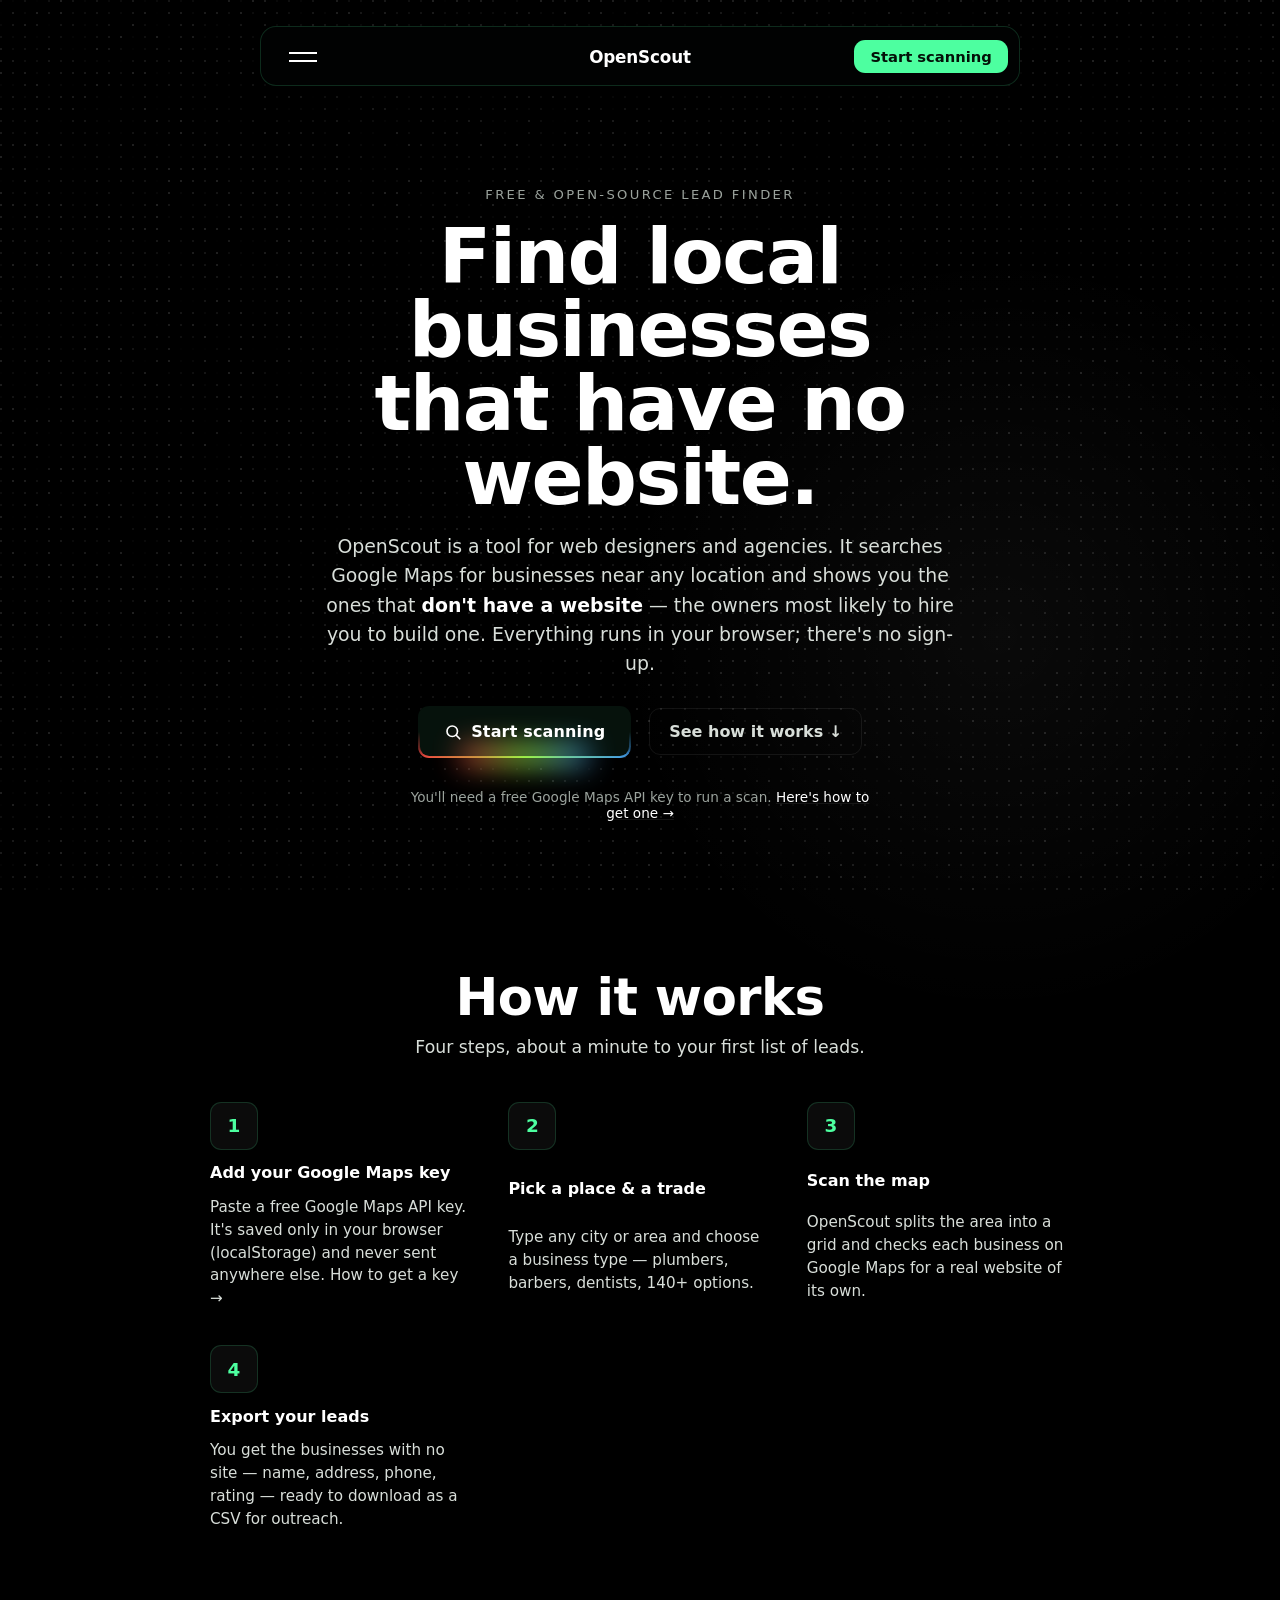
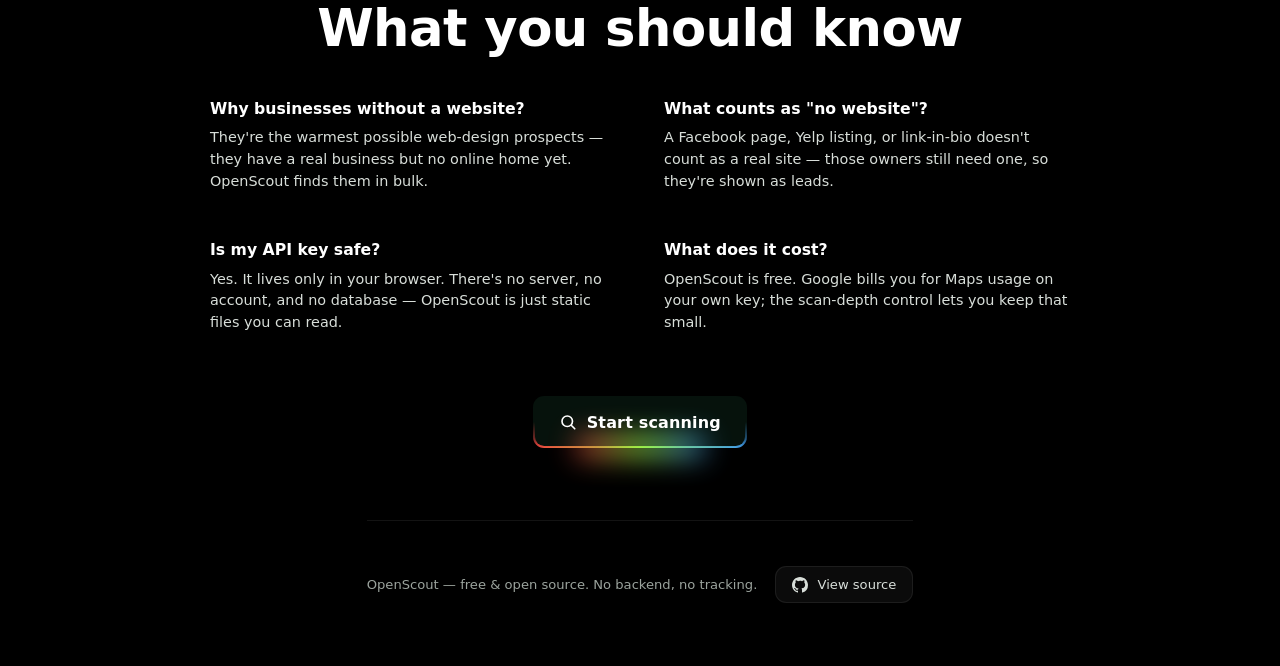
==== commit ed931037: "Greener accent, SVG button icons, and rainbow CTA buttons - Shift the accent token and its derived R" ====
--- a/index.html
+++ b/index.html
@@ -26,8 +26,11 @@
         </p>
 
         <div class="landing-cta">
-          <a class="primary-cta" href="app.html">
-            <span aria-hidden="true">⌕</span>
+          <a class="primary-cta rainbow-button" href="app.html">
+            <svg class="btn-icon" viewBox="0 0 24 24" width="18" height="18" fill="none" stroke="currentColor" stroke-width="2.2" stroke-linecap="round" stroke-linejoin="round" aria-hidden="true">
+              <circle cx="11" cy="11" r="7" />
+              <line x1="21" y1="21" x2="16.65" y2="16.65" />
+            </svg>
             Start scanning
           </a>
           <a class="ghost-cta" href="#how">See how it works ↓</a>
@@ -121,8 +124,11 @@
         </div>
 
         <div class="landing-final-cta">
-          <a class="primary-cta" href="app.html">
-            <span aria-hidden="true">⌕</span>
+          <a class="primary-cta rainbow-button" href="app.html">
+            <svg class="btn-icon" viewBox="0 0 24 24" width="18" height="18" fill="none" stroke="currentColor" stroke-width="2.2" stroke-linecap="round" stroke-linejoin="round" aria-hidden="true">
+              <circle cx="11" cy="11" r="7" />
+              <line x1="21" y1="21" x2="16.65" y2="16.65" />
+            </svg>
             Start scanning
           </a>
         </div>
--- a/styles.css
+++ b/styles.css
@@ -1,7 +1,7 @@
 /* ===========================================================================
-    OpenScout — client-side lead finder
-    Single source of truth for layout, spacing and theme.
-    =========================================================================== */
+   OpenScout — client-side lead finder
+   Single source of truth for layout, spacing and theme.
+   =========================================================================== */
 
 :root {
   /* Surfaces & ink */
@@ -9,8 +9,8 @@
   --panel: rgba(7, 9, 8, 0.72);
   --panel-strong: rgba(2, 3, 3, 0.97);
   --field: rgba(255, 255, 255, 0.045);
-  --field-hover: rgba(184, 255, 201, 0.08);
-  --line: rgba(190, 255, 208, 0.16);
+  --field-hover: rgba(77, 255, 160, 0.08);
+  --line: rgba(77, 255, 160, 0.16);
   --line-soft: rgba(255, 255, 255, 0.075);
 
   --text: #ffffff;
@@ -18,12 +18,20 @@
   --muted: #9ba39d;
   --faint: #68716b;
 
-  --accent: #b8ffc9;
+  --accent: #4dffa0;
   --accent-ink: #031108;
   --gold: #f2f5de;
-  --green: #73ffa5;
+  --green: #4dffa0;
   --amber: #e8f4c9;
   --danger: #ff6f61;
+
+  /* Rainbow button palette (HSL channels consumed via hsl()) */
+  --color-1: 0 100% 63%;
+  --color-2: 270 100% 63%;
+  --color-3: 210 100% 63%;
+  --color-4: 195 100% 63%;
+  --color-5: 90 100% 63%;
+  --rainbow-speed: 2s;
 
   /* Spacing scale */
   --s-1: 0.35rem;
@@ -51,8 +59,8 @@
   --panel: rgba(7, 9, 8, 0.72);
   --panel-strong: rgba(2, 3, 3, 0.97);
   --field: rgba(255, 255, 255, 0.045);
-  --field-hover: rgba(184, 255, 201, 0.08);
-  --line: rgba(190, 255, 208, 0.16);
+  --field-hover: rgba(77, 255, 160, 0.08);
+  --line: rgba(77, 255, 160, 0.16);
   --line-soft: rgba(255, 255, 255, 0.075);
 
   --text: #ffffff;
@@ -60,7 +68,7 @@
   --muted: #9ba39d;
   --faint: #68716b;
 
-  --accent: #b8ffc9;
+  --accent: #4dffa0;
   --accent-ink: #031108;
   color-scheme: dark;
 }
@@ -87,7 +95,7 @@
 
 body.light-mode {
   background:
-    radial-gradient(circle at 78% 28%, rgba(184, 255, 201, 0.045), transparent 24rem),
+    radial-gradient(circle at 78% 28%, rgba(77, 255, 160, 0.045), transparent 24rem),
     var(--bg);
 }
 
@@ -625,8 +633,8 @@
 }
 
 .business-option.is-selected {
-  border-color: rgba(115, 255, 165, 0.45);
-  background: rgba(115, 255, 165, 0.12);
+  border-color: rgba(77, 255, 160, 0.45);
+  background: rgba(77, 255, 160, 0.12);
   color: var(--text);
 }
 
@@ -679,12 +687,12 @@
   height: 0.5rem;
   border-radius: 50%;
   background: var(--gold);
-  box-shadow: 0 0 12px rgba(184, 255, 201, 0.55);
+  box-shadow: 0 0 12px rgba(77, 255, 160, 0.55);
 }
 
 .status-dot.ready {
   background: var(--green);
-  box-shadow: 0 0 12px rgba(115, 255, 165, 0.55);
+  box-shadow: 0 0 12px rgba(77, 255, 160, 0.55);
 }
 
 /* --------------------------------------------------------- Results panel --- */
@@ -876,7 +884,7 @@
     linear-gradient(to top, rgba(2, 3, 3, 0.95), transparent 5rem) bottom / 100% 5rem no-repeat,
     rgba(255, 255, 255, 0.018);
   scrollbar-width: thin;
-  scrollbar-color: rgba(184, 255, 201, 0.35) rgba(255, 255, 255, 0.04);
+  scrollbar-color: rgba(77, 255, 160, 0.35) rgba(255, 255, 255, 0.04);
 }
 
 .results-grid.has-results {
@@ -884,7 +892,7 @@
 }
 
 .results-grid:focus {
-  outline: 1px solid rgba(184, 255, 201, 0.4);
+  outline: 1px solid rgba(77, 255, 160, 0.4);
   outline-offset: 3px;
 }
 
@@ -898,7 +906,7 @@
 }
 
 .results-grid::-webkit-scrollbar-thumb {
-  background: rgba(184, 255, 201, 0.35);
+  background: rgba(77, 255, 160, 0.35);
   border-radius: var(--r-pill);
 }
 
@@ -913,7 +921,7 @@
   border: 1px solid var(--line-soft);
   border-radius: var(--r-sm);
   background:
-    linear-gradient(100deg, rgba(115, 255, 165, 0.08), transparent 32%),
+    linear-gradient(100deg, rgba(77, 255, 160, 0.08), transparent 32%),
     var(--row-bg);
   box-shadow: inset 0 1px 0 rgba(255, 255, 255, 0.035);
   cursor: pointer;
@@ -928,16 +936,16 @@
 
 body.light-mode .result-card {
   background:
-    linear-gradient(100deg, rgba(115, 255, 165, 0.08), transparent 32%),
+    linear-gradient(100deg, rgba(77, 255, 160, 0.08), transparent 32%),
     var(--row-bg);
 }
 
 .result-card:hover,
 .result-card.is-selected,
 .result-card:focus {
-  border-color: rgba(184, 255, 201, 0.32);
+  border-color: rgba(77, 255, 160, 0.32);
   background:
-    linear-gradient(100deg, rgba(115, 255, 165, 0.15), transparent 38%),
+    linear-gradient(100deg, rgba(77, 255, 160, 0.15), transparent 38%),
     rgba(255, 255, 255, 0.055);
   box-shadow:
     inset 0 1px 0 rgba(255, 255, 255, 0.06),
@@ -965,9 +973,9 @@
   place-items: center;
   width: 2.4rem;
   height: 2.4rem;
-  border: 1px solid rgba(184, 255, 201, 0.22);
+  border: 1px solid rgba(77, 255, 160, 0.22);
   border-radius: var(--r-sm);
-  background: rgba(184, 255, 201, 0.06);
+  background: rgba(77, 255, 160, 0.06);
   color: var(--accent);
   font-size: 0.76rem;
   font-weight: 900;
@@ -987,97 +995,209 @@
   min-width: 0;
 }
 
-.result-name {
+.badge {
+  flex: 0 0 auto;
+  padding: 0.26rem 0.5rem;
+  border: 1px solid color-mix(in srgb, var(--green) 40%, transparent);
+  border-radius: var(--r-pill);
+  background: color-mix(in srgb, var(--green) 10%, transparent);
+  color: var(--accent);
+  font-size: 0.64rem;
+  font-weight: 900;
+  letter-spacing: 0.03em;
+  text-transform: uppercase;
+  white-space: nowrap;
+}
+
+.badge.is-weak {
+  border-color: color-mix(in srgb, var(--amber) 35%, transparent);
+  background: color-mix(in srgb, var(--amber) 9%, transparent);
+  color: #edf5d1;
+}
+
+.result-insight {
+  display: flex;
+  flex-wrap: wrap;
+  gap: 0.35rem var(--s-3);
   min-width: 0;
+  color: var(--muted);
+  font-size: 0.8rem;
+  line-height: 1.35;
+}
+
+.result-insight > span:first-child {
   overflow: hidden;
-  font-size: 1rem;
-  line-height: 1.18;
-  font-weight: 800;
+  max-width: min(42ch, 100%);
   text-overflow: ellipsis;
   white-space: nowrap;
 }
 
-.badge {
-  display: block;
-  padding: 0.4rem 0.6rem;
-  border: 1px solid var(--line-soft);
+.result-rating {
+  color: var(--gold);
+  font-size: 0.8rem;
+  font-weight: 600;
+}
+
+.result-meta {
+  display: flex;
+  flex-wrap: wrap;
+  gap: 0.35rem var(--s-3);
+  margin: 0;
+  color: var(--soft);
+  font-size: 0.78rem;
+  line-height: 1.35;
+}
+
+.meta-row {
+  display: flex;
+  gap: 0.35rem;
+  min-width: 0;
+}
+
+.meta-row dt {
+  color: var(--muted);
+  font-size: 0.74rem;
+  font-weight: 800;
+  letter-spacing: 0.02em;
+  text-transform: uppercase;
+}
+
+.meta-row dd {
+  margin: 0;
+  max-width: 24ch;
+  overflow: hidden;
+  color: var(--soft);
+  text-overflow: ellipsis;
+  white-space: nowrap;
+  word-break: break-word;
+}
+
+.meta-row a {
+  color: var(--soft);
+  text-decoration: underline;
+  text-underline-offset: 0.18rem;
+}
+
+.result-actions {
+  display: grid;
+  justify-items: end;
+  gap: var(--s-2);
+}
+
+.maps-link {
+  display: inline-grid;
+  place-items: center;
+  min-height: 2.25rem;
+  padding: 0 var(--s-3);
+  border: 1px solid rgba(77, 255, 160, 0.25);
   border-radius: var(--r-sm);
-  background: var(--field);
-  color: var(--soft);
-  font-size: 0.74rem;
-  font-weight: 700;
-  white-space: nowrap;
+  background: rgba(77, 255, 160, 0.08);
+  color: var(--text);
+  font-size: 0.8rem;
+  font-weight: 800;
+  text-decoration: none;
+  transition: background 160ms ease, border-color 160ms ease;
+}
+
+.maps-link:hover {
+  background: rgba(77, 255, 160, 0.14);
+  border-color: rgba(77, 255, 160, 0.42);
+}
+
+.status-flag {
+  color: var(--amber);
+  font-size: 0.72rem;
+  font-weight: 800;
   text-transform: uppercase;
-  letter-spacing: 0.02em;
-}
-
-.badge.na {
+}
+
+/* Empty state */
+.empty-state {
+  grid-column: 1 / -1;
+  align-self: stretch;
+  display: grid;
+  align-content: center;
+  justify-items: center;
+  min-height: 100%;
+  padding: 2.4rem 1.2rem;
+  border: 1px dashed var(--line);
+  border-radius: var(--r-md);
+  text-align: center;
+}
+
+.empty-state span {
+  margin-bottom: var(--s-3);
+  color: var(--muted);
+  font-size: 2.4rem;
+}
+
+.empty-state h3 {
+  margin-bottom: var(--s-1);
+  font-size: 1.2rem;
+}
+
+.empty-state p {
+  max-width: 34ch;
+  color: var(--muted);
+}
+
+/* Pager */
+.results-pager {
+  display: flex;
+  align-items: center;
+  justify-content: space-between;
+  gap: var(--s-3);
+  color: var(--muted);
+  font-size: 0.82rem;
+}
+
+.results-pager > div {
+  display: flex;
+  gap: var(--s-2);
+}
+
+.results-pager .export-button {
+  min-height: 2.3rem;
+  padding: 0 var(--s-3);
+}
+
+/* Attributions */
+.attribution-list {
   color: var(--faint);
-}
-
-.badge.good {
-  border-color: rgba(115, 255, 165, 0.35);
-  background: rgba(115, 255, 165, 0.12);
-  color: var(--green);
-}
-
-.badge.fair {
-  border-color: rgba(242, 245, 222, 0.35);
-  background: rgba(242, 245, 222, 0.08);
-  color: var(--gold);
-}
-
-.badge.poor {
-  border-color: rgba(255, 111, 97, 0.35);
-  background: rgba(255, 111, 97, 0.08);
-  color: var(--danger);
-}
-
-.badge.external {
-  border-color: rgba(255, 111, 97, 0.25);
-  background: rgba(255, 111, 97, 0.06);
-  color: rgba(255, 111, 97, 0.7);
-}
-
-.result-actions {
-  display: grid;
-  grid-template-columns: auto auto;
-  gap: 0.5rem;
-  justify-items: end;
-}
-
-.result-action {
-  display: flex;
-  align-items: center;
-  justify-content: center;
-  width: 2rem;
-  height: 2rem;
-  border: 1px solid var(--line-soft);
-  border-radius: var(--r-sm);
-  background: var(--field);
-  color: var(--soft);
-  cursor: pointer;
-  transition: background 140ms ease, border-color 140ms ease, color 140ms ease;
-}
-
-.result-action:hover,
-.result-action:focus-visible {
-  border-color: var(--line);
-  background: var(--field-hover);
-  color: var(--text);
-  outline: none;
-}
-
-.result-action svg {
-  width: 0.9rem;
-  height: 0.9rem;
-}
-
-/* --------------------------------------------------- Breakpoints responsive --- */
-
-@media (max-width: 1140px) {
+  font-size: 0.72rem;
+  line-height: 1.5;
+}
+
+.attribution-list a {
+  color: var(--muted);
+  text-decoration: underline;
+  text-underline-offset: 0.18rem;
+}
+
+/* Reveal animation */
+.reveal {
+  opacity: 0;
+  transform: translateY(18px);
+  transition: opacity 600ms ease, transform 600ms ease;
+}
+
+/* Settles to `none` (not translateY(0)) so it stops being a containing block
+   for descendant position:fixed elements like the business-type modal. */
+.reveal.is-visible {
+  opacity: 1;
+  transform: none;
+}
+
+/* --------------------------------------------------------- Responsive ----- */
+
+@media (max-width: 900px) {
+  body {
+    overflow: auto;
+  }
+
   .app-shell {
     grid-template-columns: 1fr;
+    grid-template-rows: auto minmax(0, 1fr);
     height: auto;
     min-height: 100dvh;
     gap: var(--s-4);
@@ -1152,23 +1272,25 @@
   position: relative;
   z-index: 1;
   display: grid;
+  justify-items: center;
   gap: clamp(3rem, 8vh, 5.5rem);
+  width: min(100%, 1040px);
+  margin: 0 auto;
+  padding: 0 clamp(1.4rem, 5vw, 3rem) clamp(3rem, 7vh, 4.5rem);
+}
+
+/* Hero — fills the first viewport on its own; everything else scrolls below */
+
+.landing-hero {
+  display: grid;
   align-content: center;
-  justify-items: center;
-  width: min(100%, 1040px);
-  min-height: 100dvh;
-  margin: 0 auto;
-  padding: clamp(6rem, 12vh, 8rem) clamp(1.4rem, 5vw, 3rem) clamp(3rem, 7vh, 4.5rem);
-}
-
-/* Hero */
-
-.landing-hero {
-  display: grid;
   justify-items: center;
   gap: var(--s-4);
   justify-self: center;
+  width: 100%;
   max-width: 760px;
+  min-height: 100dvh;
+  padding-top: clamp(6rem, 12vh, 8rem);
   text-align: center;
 }
 
@@ -1406,3 +1528,564 @@
     text-align: center;
   }
 }
+
+/* --------------------------------------------------------------- Methods --- */
+
+.methods-page {
+  width: min(100%, 1080px);
+}
+
+.methods-hero {
+  display: grid;
+  justify-items: center;
+  gap: var(--s-4);
+  justify-self: center;
+  max-width: 780px;
+  text-align: center;
+}
+
+.methods-hero h1 {
+  max-width: 13ch;
+  font-size: clamp(2.45rem, 5.8vw, 4.5rem);
+  line-height: 0.98;
+  letter-spacing: -0.02em;
+}
+
+.methods-section {
+  scroll-margin-top: 7rem;
+}
+
+.methods-list {
+  list-style: none;
+  display: grid;
+  gap: var(--s-3);
+  margin: 0;
+  padding: 0;
+}
+
+.methods-list li {
+  display: grid;
+  grid-template-columns: auto minmax(0, 1fr);
+  gap: var(--s-4);
+  align-items: start;
+  padding: var(--s-4);
+  border: 1px solid var(--line-soft);
+  border-radius: var(--r-md);
+  background: var(--field);
+}
+
+.methods-list strong,
+.method-note strong,
+.methods-callout strong {
+  display: block;
+  margin-bottom: 0.35rem;
+  color: var(--text);
+  font-weight: 600;
+}
+
+.methods-list p,
+.method-note p,
+.methods-callout p {
+  color: var(--muted);
+  font-size: 0.94rem;
+  line-height: 1.55;
+}
+
+.method-substeps {
+  display: flex;
+  flex-wrap: wrap;
+  align-items: center;
+  gap: 0.45rem;
+  margin-top: var(--s-3);
+}
+
+.method-substeps span {
+  color: var(--faint);
+  font-size: 0.82rem;
+  font-weight: 600;
+  text-transform: uppercase;
+}
+
+.method-substeps a {
+  display: inline-flex;
+  align-items: center;
+  min-height: 2rem;
+  padding: 0.35rem 0.65rem;
+  border: 1px solid var(--line-soft);
+  border-radius: var(--r-pill);
+  color: var(--soft);
+  font-size: 0.86rem;
+  line-height: 1.2;
+  transition: border-color 0.2s ease, color 0.2s ease, background 0.2s ease;
+}
+
+.method-substeps a:hover {
+  border-color: var(--line);
+  color: var(--text);
+  background: var(--field-hover);
+}
+
+.methods-callout {
+  display: grid;
+  gap: var(--s-3);
+  margin-top: var(--s-4);
+  padding: var(--s-5);
+  border: 1px solid var(--line);
+  border-radius: var(--r-md);
+  background: var(--panel);
+  backdrop-filter: blur(14px);
+}
+
+.methods-links {
+  display: flex;
+  flex-wrap: wrap;
+  gap: 0.55rem;
+}
+
+.methods-links a {
+  display: inline-flex;
+  align-items: center;
+  min-height: 2.35rem;
+  padding: 0.45rem 0.8rem;
+  border: 1px solid var(--line);
+  border-radius: var(--r-pill);
+  color: var(--soft);
+  font-size: 0.9rem;
+  transition: border-color 0.2s ease, color 0.2s ease, background 0.2s ease;
+}
+
+.methods-links a:hover {
+  border-color: var(--soft);
+  color: var(--text);
+  background: var(--field-hover);
+}
+
+.depth-table {
+  display: grid;
+  overflow: hidden;
+  border: 1px solid var(--line-soft);
+  border-radius: var(--r-md);
+  background: var(--field);
+}
+
+.depth-table > div {
+  display: grid;
+  grid-template-columns: 1fr 0.85fr 1fr 1.7fr;
+  gap: var(--s-3);
+  align-items: center;
+  padding: var(--s-3) var(--s-4);
+  border-top: 1px solid var(--line-soft);
+  color: var(--muted);
+  font-size: 0.92rem;
+  line-height: 1.45;
+}
+
+.depth-table > div:first-child {
+  border-top: 0;
+}
+
+.depth-table strong {
+  color: var(--text);
+  font-weight: 600;
+}
+
+.depth-row-head {
+  background: rgba(255, 255, 255, 0.04);
+  color: var(--soft);
+  font-size: 0.78rem;
+  font-weight: 600;
+  letter-spacing: 0.12em;
+  text-transform: uppercase;
+}
+
+body.light-mode .depth-row-head {
+  background: rgba(0, 0, 0, 0.035);
+}
+
+.methods-grid {
+  display: grid;
+  grid-template-columns: repeat(auto-fit, minmax(230px, 1fr));
+  gap: var(--s-4);
+  margin-top: var(--s-4);
+}
+
+.method-note {
+  padding: var(--s-4);
+  border-left: 2px solid var(--line);
+}
+
+@media (max-width: 720px) {
+  .methods-list li {
+    grid-template-columns: 1fr;
+  }
+
+  .method-substeps {
+    align-items: stretch;
+  }
+
+  .method-substeps span {
+    flex-basis: 100%;
+  }
+
+  .depth-table {
+    gap: 0;
+    border: 0;
+    background: transparent;
+  }
+
+  .depth-table > div,
+  .depth-table > div:first-child {
+    grid-template-columns: 1fr;
+    gap: 0.25rem;
+    margin-bottom: var(--s-3);
+    padding: var(--s-4);
+    border: 1px solid var(--line-soft);
+    border-radius: var(--r-md);
+    background: var(--field);
+  }
+
+  .depth-row-head {
+    display: none !important;
+  }
+
+  .depth-table > div > span:nth-child(2)::before {
+    content: 'Grid: ';
+    font-weight: 600;
+    color: var(--muted);
+  }
+
+  .depth-table > div > span:nth-child(3)::before {
+    content: 'Area cap: ';
+    font-weight: 600;
+    color: var(--muted);
+  }
+
+  .depth-table > div > span:nth-child(2)::before {
+    content: "Grid: ";
+    font-weight: 600;
+    color: var(--muted);
+  }
+
+  .depth-table > div > span:nth-child(3)::before {
+    content: "Area cap: ";
+    font-weight: 600;
+    color: var(--muted);
+  }
+}
+
+/* --------------------------------------------------------------- Card nav ---
+   Vanilla port of React Bits' CardNav. GSAP is replaced by CSS height +
+   staggered card transitions (driven by the .open class from js/cardNav.js).
+   Colors use the theme tokens so light-mode is handled automatically. */
+
+.card-nav-container {
+  position: fixed;
+  top: clamp(0.8rem, 2vw, 1.6rem);
+  left: 50%;
+  transform: translateX(-50%);
+  width: min(90%, 760px);
+  z-index: 90;
+}
+
+.card-nav {
+  display: block;
+  height: 60px;
+  border: 1px solid var(--line);
+  border-radius: var(--r-lg);
+  background: var(--panel-strong);
+  backdrop-filter: blur(14px);
+  box-shadow: 0 22px 60px rgba(0, 0, 0, 0.45);
+  position: relative;
+  overflow: hidden;
+  will-change: height;
+  transition: height 0.4s cubic-bezier(0.16, 1, 0.3, 1);
+}
+
+.card-nav-top {
+  position: absolute;
+  inset: 0 0 auto 0;
+  height: 60px;
+  display: flex;
+  align-items: center;
+  justify-content: space-between;
+  padding: 0.5rem 0.5rem 0.5rem 1.1rem;
+  z-index: 2;
+}
+
+.hamburger-menu {
+  height: 100%;
+  padding: 0 10px;
+  display: flex;
+  flex-direction: column;
+  align-items: center;
+  justify-content: center;
+  gap: 6px;
+  cursor: pointer;
+  color: var(--text);
+  background: none;
+  border: none;
+  border-radius: var(--r-sm);
+}
+
+.hamburger-menu:focus-visible {
+  outline: 2px solid var(--accent);
+  outline-offset: 2px;
+}
+
+.hamburger-menu:hover .hamburger-line {
+  opacity: 0.7;
+}
+
+.hamburger-line {
+  width: 28px;
+  height: 2px;
+  background-color: currentColor;
+  transform-origin: 50% 50%;
+  transition: transform 0.25s ease, opacity 0.2s ease;
+}
+
+.hamburger-menu.open .hamburger-line:first-child {
+  transform: translateY(4px) rotate(45deg);
+}
+
+.hamburger-menu.open .hamburger-line:last-child {
+  transform: translateY(-4px) rotate(-45deg);
+}
+
+.logo-container {
+  position: absolute;
+  left: 50%;
+  top: 50%;
+  transform: translate(-50%, -50%);
+  display: flex;
+  align-items: center;
+}
+
+.card-nav-logo {
+  font-weight: 600;
+  letter-spacing: -0.01em;
+  font-size: 1.05rem;
+  color: var(--text);
+}
+
+.card-nav-cta-button {
+  display: inline-flex;
+  align-items: center;
+  height: calc(100% - 0.7rem);
+  margin-right: 0.2rem;
+  padding: 0 1rem;
+  border-radius: var(--r-md);
+  background: var(--accent);
+  color: var(--accent-ink);
+  font-weight: 600;
+  font-size: 0.92rem;
+  text-decoration: none;
+  transition: opacity 0.25s ease;
+}
+
+.card-nav-cta-button:hover {
+  opacity: 0.88;
+}
+
+.card-nav-content {
+  position: absolute;
+  inset: 60px 0 0 0;
+  display: flex;
+  align-items: stretch;
+  gap: 12px;
+  padding: 0.55rem;
+  visibility: hidden;
+  pointer-events: none;
+  z-index: 1;
+}
+
+.card-nav.open .card-nav-content {
+  visibility: visible;
+  pointer-events: auto;
+}
+
+.nav-card {
+  flex: 1 1 0;
+  min-width: 0;
+  display: flex;
+  flex-direction: column;
+  gap: 8px;
+  padding: 12px 16px;
+  border: 1px solid var(--line-soft);
+  border-radius: var(--r-md);
+  background: var(--field);
+  color: var(--text);
+  user-select: none;
+  opacity: 0;
+  transform: translateY(50px);
+  transition: opacity 0.4s ease, transform 0.4s cubic-bezier(0.16, 1, 0.3, 1);
+}
+
+.card-nav.open .nav-card {
+  opacity: 1;
+  transform: none;
+}
+
+.card-nav.open .nav-card:nth-child(1) {
+  transition-delay: 0.06s;
+}
+
+.card-nav.open .nav-card:nth-child(2) {
+  transition-delay: 0.14s;
+}
+
+.card-nav.open .nav-card:nth-child(3) {
+  transition-delay: 0.22s;
+}
+
+.nav-card-label {
+  font-weight: 500;
+  font-size: 1.25rem;
+  letter-spacing: -0.01em;
+}
+
+.nav-card-links {
+  margin-top: auto;
+  display: flex;
+  flex-direction: column;
+  gap: 4px;
+}
+
+.nav-card-link {
+  display: inline-flex;
+  align-items: center;
+  gap: 6px;
+  font-size: 0.92rem;
+  color: var(--soft);
+  text-decoration: none;
+  transition: color 0.2s ease, opacity 0.2s ease;
+}
+
+.nav-card-link:hover {
+  color: var(--text);
+}
+
+.nav-card-link:focus-visible {
+  outline: 2px solid var(--accent);
+  outline-offset: 3px;
+  border-radius: 2px;
+}
+
+.nav-card-link-icon {
+  flex: none;
+}
+
+@media (max-width: 768px) {
+  .card-nav-cta-button {
+    display: none;
+  }
+
+  .card-nav-content {
+    flex-direction: column;
+    align-items: stretch;
+    justify-content: flex-start;
+  }
+
+  .nav-card {
+    flex: 0 0 auto;
+  }
+}
+
+/* --------------------------------------------------------- Button icons ---
+   Inline SVGs replace the old typographic glyphs (⌕ ▾ ✕). They inherit the
+   button's text color via currentColor and align through the flex gap. */
+
+.btn-icon {
+  flex: 0 0 auto;
+  display: inline-block;
+  vertical-align: middle;
+}
+
+.empty-icon {
+  display: grid;
+  place-items: center;
+  margin-bottom: var(--s-3);
+  color: var(--accent);
+}
+
+.empty-icon svg {
+  width: 2.6rem;
+  height: 2.6rem;
+}
+
+/* ------------------------------------------------------- Rainbow button ----
+   Vanilla port of MagicUI's RainbowButton. An animated rainbow gradient rides
+   the border and a blurred copy glows beneath the button. The inner fill is a
+   near-black green-tinted surface so it sits naturally on the dark theme and
+   keeps light text readable. Applied to the primary CTAs and the Scan action. */
+
+.rainbow-button {
+  position: relative;
+  isolation: isolate;
+  cursor: pointer;
+  background-size: 200%;
+  animation: rainbow var(--rainbow-speed) infinite linear;
+  border: 2px solid transparent;
+  background-clip: padding-box, border-box, border-box;
+  background-origin: border-box;
+  background-image:
+    linear-gradient(#06120c, #06120c),
+    linear-gradient(#06120c 50%, rgba(6, 18, 12, 0.6) 80%, rgba(6, 18, 12, 0)),
+    linear-gradient(
+      90deg,
+      hsl(var(--color-1)),
+      hsl(var(--color-5)),
+      hsl(var(--color-3)),
+      hsl(var(--color-4)),
+      hsl(var(--color-2))
+    );
+  color: #ffffff;
+}
+
+.rainbow-button::before {
+  content: "";
+  position: absolute;
+  bottom: -20%;
+  left: 50%;
+  z-index: -1;
+  width: 60%;
+  height: 40%;
+  transform: translateX(-50%);
+  background-size: 200%;
+  animation: rainbow var(--rainbow-speed) infinite linear;
+  background-image: linear-gradient(
+    90deg,
+    hsl(var(--color-1)),
+    hsl(var(--color-5)),
+    hsl(var(--color-3)),
+    hsl(var(--color-4)),
+    hsl(var(--color-2))
+  );
+  filter: blur(0.9rem);
+  opacity: 0.85;
+}
+
+.rainbow-button:hover {
+  transform: translateY(-1px);
+  opacity: 1;
+}
+
+@keyframes rainbow {
+  0% {
+    background-position: 0%;
+  }
+  100% {
+    background-position: 200%;
+  }
+}
+
+@media (prefers-reduced-motion: reduce) {
+  *,
+  *::before,
+  *::after {
+    scroll-behavior: auto !important;
+    animation-duration: 0.01ms !important;
+    animation-iteration-count: 1 !important;
+    transition-duration: 0.01ms !important;
+  }
+}
